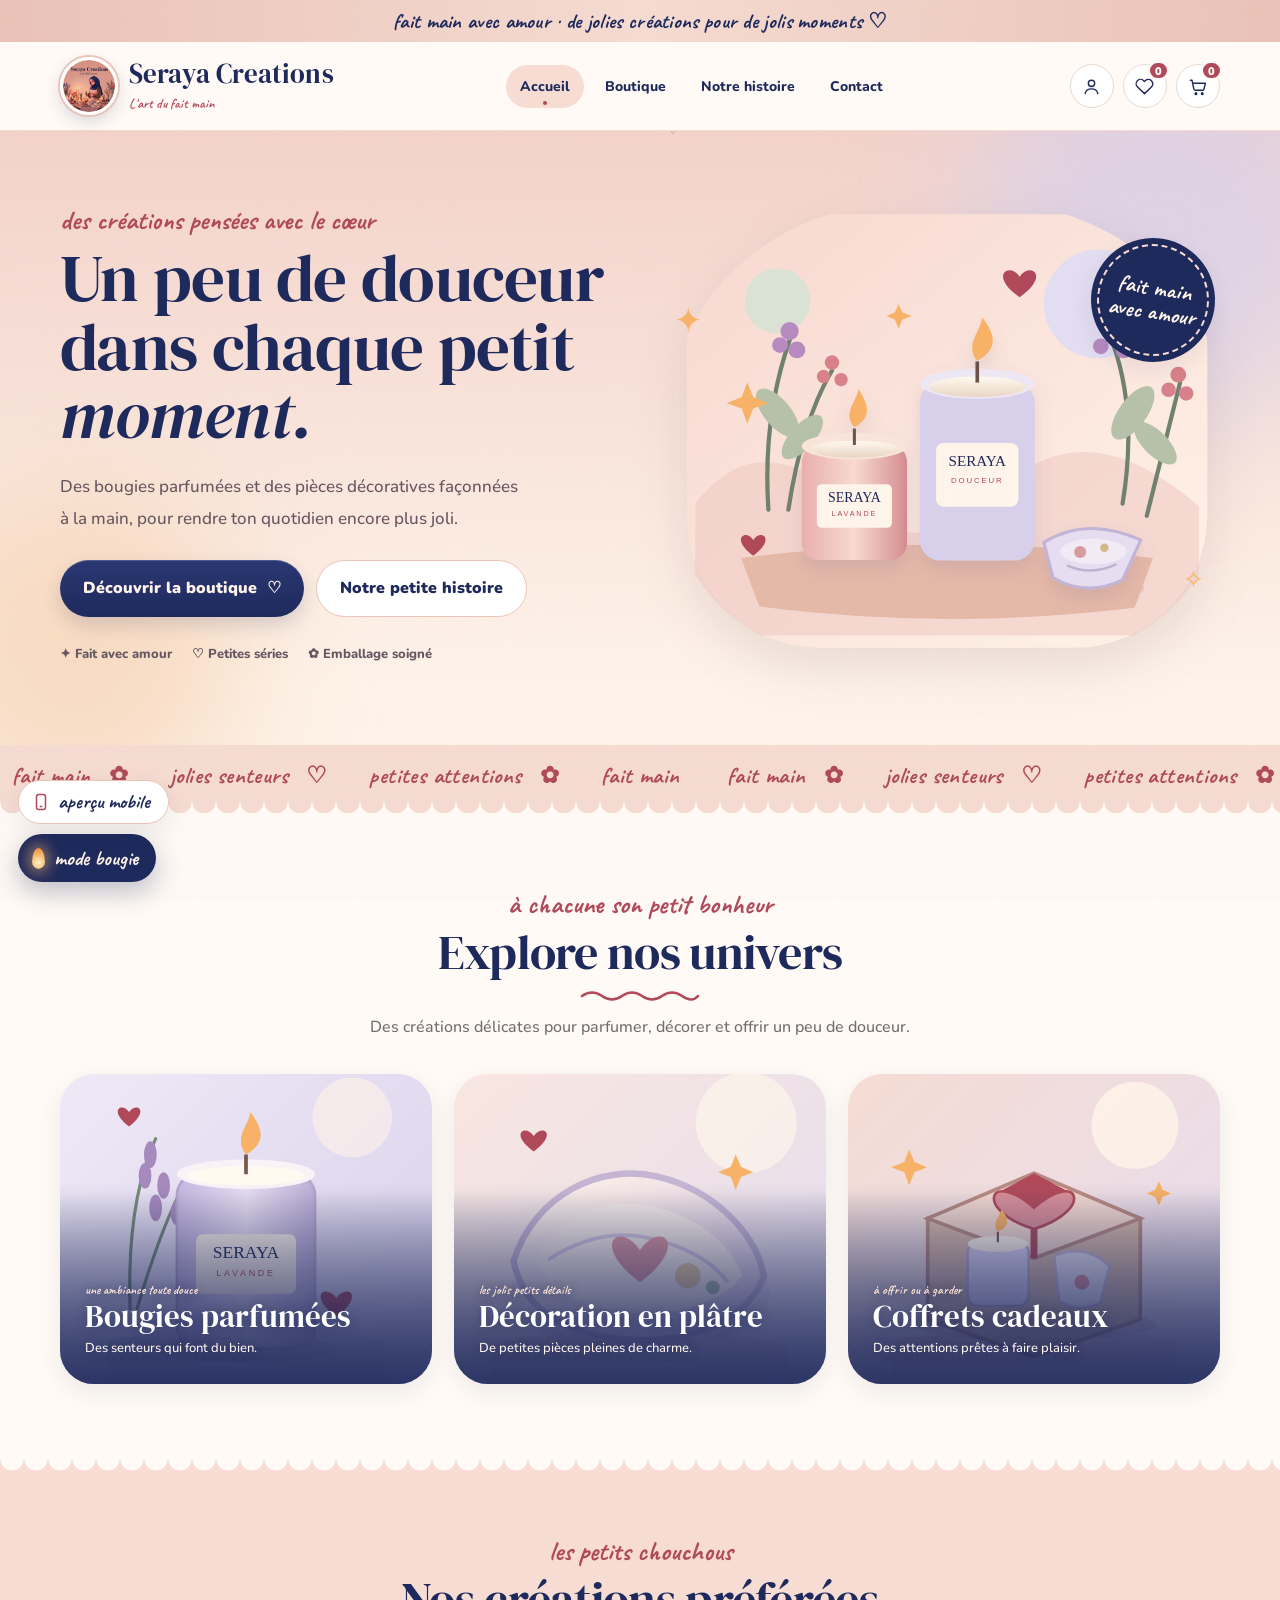
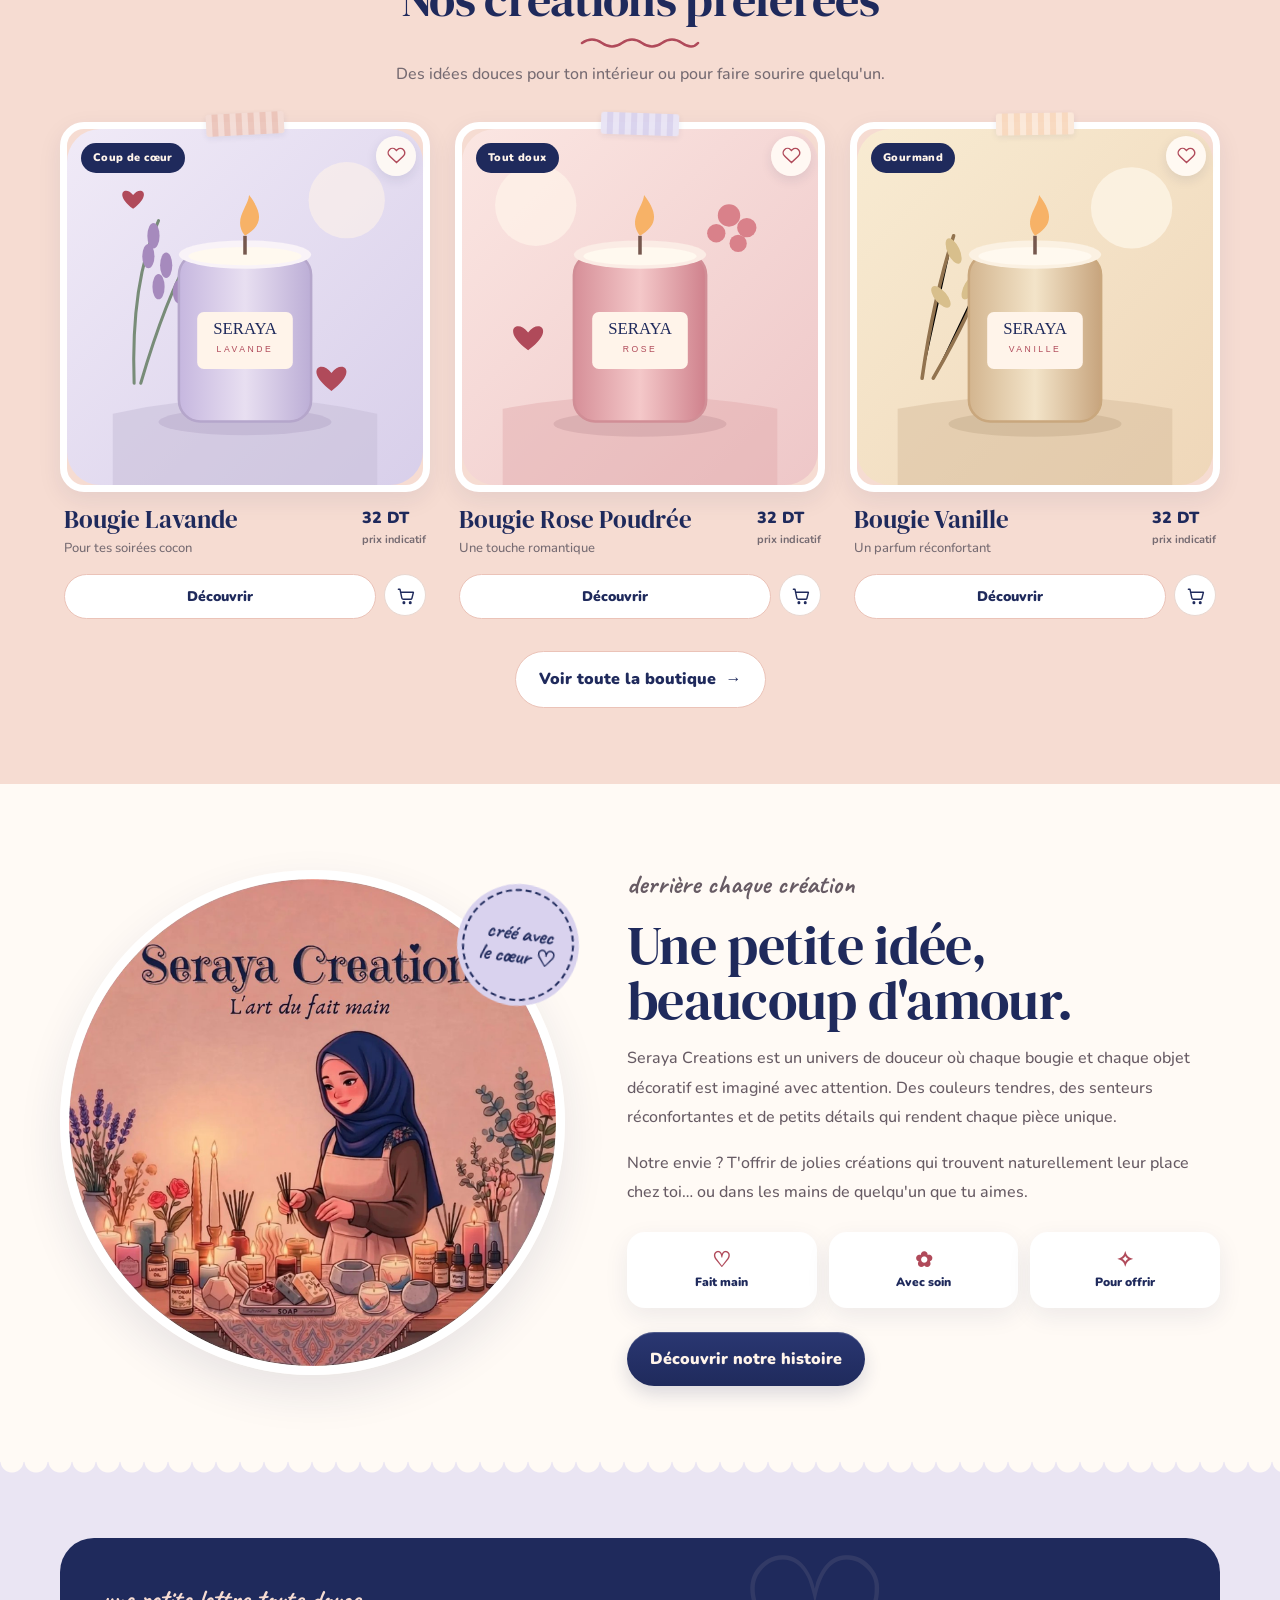
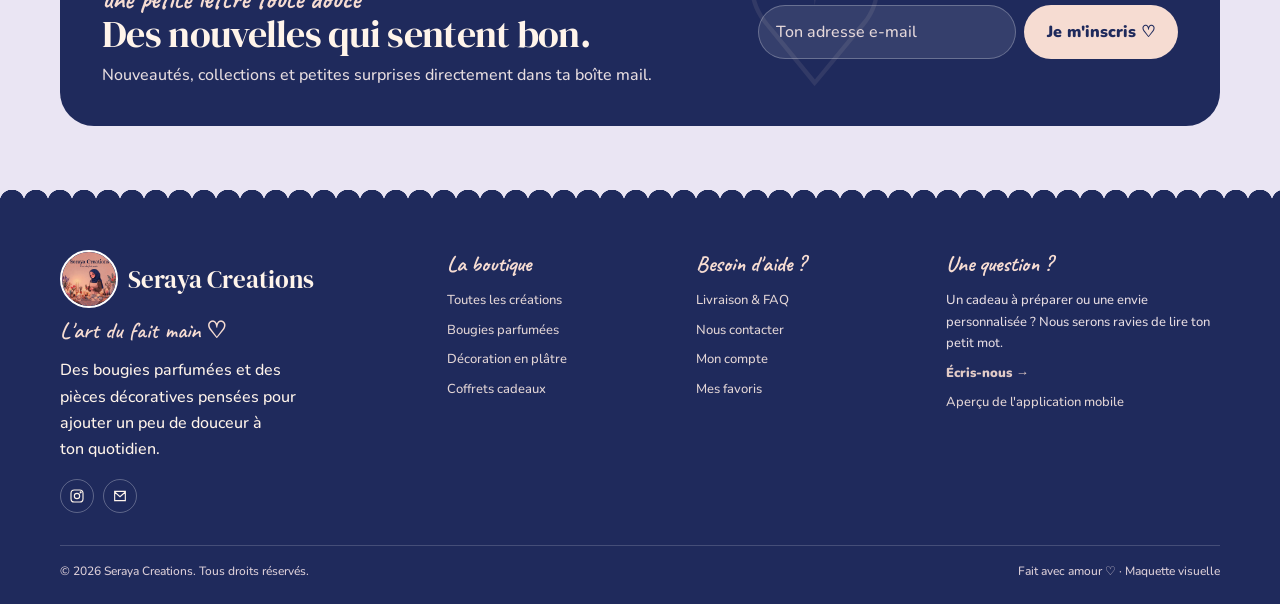
==== index.html @ 32ba9f92 "Initial commit: Seraya Creations e-commerce web storefront" ====
<!doctype html><html lang="fr"><head><meta charset="utf-8"><meta name="viewport" content="width=device-width, initial-scale=1"><meta name="theme-color" content="#FFF4EA"><meta name="description" content="Seraya Creations — bougies parfumées et créations décoratives faites à la main."><title>Accueil | Seraya Creations</title><link rel="stylesheet" href="styles.css"><script defer src="app.js"></script></head><body data-page="home"><div id="header-mount"><div class="announcement">fait main avec amour · de jolies créations pour de jolis moments ♡</div><header class="site-header"><div class="container nav-wrap"><a class="brand" href="index.html"><img src="assets/logo-seraya.png" alt="Logo Seraya Creations"><span><span class="brand-name">Seraya Creations</span><span class="brand-tag">L'art du fait main</span></span></a><nav class="main-nav" aria-label="Navigation principale"><a href="index.html" data-nav="home">Accueil</a><a href="boutique.html" data-nav="shop">Boutique</a><a href="histoire.html" data-nav="story">Notre histoire</a><a href="contact.html" data-nav="contact">Contact</a></nav><div class="nav-actions"><a class="icon-link" href="favoris.html" aria-label="Mes favoris"><svg viewBox="0 0 24 24"><path d="M20.8 4.6a5.5 5.5 0 0 0-7.8 0L12 5.7l-1.1-1.1a5.5 5.5 0 0 0-7.8 7.8l1.1 1.1L12 21l7.8-7.5 1.1-1.1a5.5 5.5 0 0 0-.1-7.8Z"/></svg><span class="count" data-favorite-count>0</span></a><a class="icon-link" href="panier.html" aria-label="Mon panier"><svg viewBox="0 0 24 24"><path d="M3 4h2l2.4 11.2a2 2 0 0 0 2 1.6h8.8a2 2 0 0 0 2-1.6L22 8H6"/><circle cx="10" cy="21" r="1"/><circle cx="18" cy="21" r="1"/></svg><span class="count" data-cart-count>0</span></a><button class="menu-toggle" type="button" aria-label="Ouvrir le menu" aria-expanded="false" data-menu-toggle><svg viewBox="0 0 24 24"><path d="M4 7h16M4 12h16M4 17h16"/></svg></button></div></div><nav class="mobile-nav" data-mobile-nav aria-label="Navigation mobile"><a href="index.html">Accueil</a><a href="boutique.html">Boutique</a><a href="histoire.html">Notre histoire</a><a href="contact.html">Contact</a><a href="livraison.html">Livraison & FAQ</a><a href="app.html">Aperçu application</a></nav></header></div><main>
<section class="hero">
 <div class="container hero-grid">
  <div class="hero-copy">
   <p class="eyebrow">des créations pensées avec le cœur</p>
   <h1 class="display">Un peu de douceur<br>dans chaque petit<br><em>moment.</em></h1>
   <p class="lead">Des bougies parfumées et des pièces décoratives façonnées à la main, pour rendre ton quotidien encore plus joli.</p>
   <div class="hero-actions"><a class="btn" href="boutique.html">Découvrir la boutique <span>♡</span></a><a class="btn btn-secondary" href="histoire.html">Notre petite histoire</a></div>
   <div class="trust-row"><span>✦ Fait avec amour</span><span>♡ Petites séries</span><span>✿ Emballage soigné</span></div>
  </div>
  <div class="hero-art"><img src="assets/products/hero-atelier.svg" alt="Bougies parfumées et décorations artisanales Seraya"><div class="floating-note">fait main<br>avec amour</div><span class="hero-spark one">✦</span><span class="hero-spark two">✧</span></div>
 </div>
</section>
<div class="promise-strip">fait main <span>✿</span> jolies senteurs <span>♡</span> petites attentions <span>✿</span> fait main</div>
<section class="section">
 <div class="container">
  <div class="section-title"><p class="eyebrow center">à chacune son petit bonheur</p><h2 class="display display-sm">Explore nos univers</h2><p>Des créations délicates pour parfumer, décorer et offrir un peu de douceur.</p></div>
  <div class="collection-grid">
   <a class="collection-card" href="boutique.html?cat=bougies"><img src="assets/products/bougie-lavande.svg" alt="Bougie parfumée lavande"><div class="collection-copy"><p class="script-line">une ambiance toute douce</p><h3>Bougies parfumées</h3><p>Des senteurs qui font du bien.</p></div></a>
   <a class="collection-card" href="boutique.html?cat=decoration"><img src="assets/products/plateau-coquillage.svg" alt="Plateau décoratif en plâtre"><div class="collection-copy"><p class="script-line">les jolis petits détails</p><h3>Décoration en plâtre</h3><p>De petites pièces pleines de charme.</p></div></a>
   <a class="collection-card" href="boutique.html?cat=coffrets"><img src="assets/products/coffret-cocon.svg" alt="Coffret cadeau artisanal"><div class="collection-copy"><p class="script-line">à offrir ou à garder</p><h3>Coffrets cadeaux</h3><p>Des attentions prêtes à faire plaisir.</p></div></a>
  </div>
 </div>
</section>
<section class="section section-tint">
 <div class="container">
  <div class="section-title"><p class="eyebrow center">les petits chouchous</p><h2 class="display display-sm">Nos créations préférées</h2><p>Des idées douces pour ton intérieur ou pour faire sourire quelqu'un.</p></div>
  <div class="product-grid" data-products="featured"></div>
  <div class="center" style="margin-top:32px"><a class="btn btn-secondary" href="boutique.html">Voir toute la boutique <span>→</span></a></div>
 </div>
</section>
<section class="section">
 <div class="container split-feature">
  <div class="feature-art"><img src="assets/logo-seraya.png" alt="Illustration de l'univers Seraya Creations"><div class="feature-sticker">créé avec<br>le cœur ♡</div></div>
  <div class="feature-copy"><p class="eyebrow">derrière chaque création</p><h2 class="display">Une petite idée, beaucoup d'amour.</h2><p>Seraya Creations est un univers de douceur où chaque bougie et chaque objet décoratif est imaginé avec attention. Des couleurs tendres, des senteurs réconfortantes et de petits détails qui rendent chaque pièce unique.</p><p>Notre envie ? T'offrir de jolies créations qui trouvent naturellement leur place chez toi… ou dans les mains de quelqu'un que tu aimes.</p><div class="feature-points"><div class="feature-point"><b>♡</b>Fait main</div><div class="feature-point"><b>✿</b>Avec soin</div><div class="feature-point"><b>✧</b>Pour offrir</div></div><a class="btn" href="histoire.html">Découvrir notre histoire</a></div>
 </div>
</section>
<section class="section section-lavender">
 <div class="container"><div class="newsletter"><div><p class="eyebrow" style="color:#F6DCD2">une petite lettre toute douce</p><h2 class="display">Des nouvelles qui sentent bon.</h2><p>Nouveautés, collections et petites surprises directement dans ta boîte mail.</p></div><form class="newsletter-form" data-demo-form><input type="email" placeholder="Ton adresse e-mail" required aria-label="Ton adresse e-mail"><button class="btn" type="submit">Je m'inscris ♡</button></form></div></div>
</section>
</main><div id="footer-mount"><footer class="site-footer"><div class="container"><div class="footer-grid"><div><div class="footer-brand"><img src="assets/logo-seraya.png" alt=""><strong>Seraya Creations</strong></div><div class="footer-script">L'art du fait main ♡</div><p style="max-width:260px;margin-top:12px">Des bougies parfumées et des pièces décoratives pensées pour ajouter un peu de douceur à ton quotidien.</p><div class="social-row"><a href="contact.html" aria-label="Instagram"><svg viewBox="0 0 24 24"><rect x="3" y="3" width="18" height="18" rx="5"/><circle cx="12" cy="12" r="4"/><circle cx="17.5" cy="6.5" r=".8"/></svg></a><a href="contact.html" aria-label="Contact"><svg viewBox="0 0 24 24"><path d="M4 5h16v14H4zM4 6l8 7 8-7"/></svg></a></div></div><div class="footer-col"><h3>La boutique</h3><a href="boutique.html">Toutes les créations</a><a href="boutique.html?cat=bougies">Bougies parfumées</a><a href="boutique.html?cat=decoration">Décoration en plâtre</a><a href="boutique.html?cat=coffrets">Coffrets cadeaux</a></div><div class="footer-col"><h3>Besoin d'aide ?</h3><a href="livraison.html">Livraison & FAQ</a><a href="contact.html">Nous contacter</a><a href="compte.html">Mon compte</a><a href="favoris.html">Mes favoris</a></div><div class="footer-col"><h3>Une question ?</h3><p>Un cadeau à préparer ou une envie personnalisée ? Nous serons ravies de lire ton petit mot.</p><a href="contact.html" style="font-weight:900;color:#F6DCD2">Écris-nous →</a><a href="app.html">Aperçu de l'application mobile</a></div></div><div class="footer-bottom"><span>© <span data-year></span> Seraya Creations. Tous droits réservés.</span><span>Fait avec amour ♡ · Maquette visuelle</span></div></div></footer><div class="toast" role="status" aria-live="polite" data-toast></div></div></body></html>
---- styles.css ----
@import url('https://fonts.googleapis.com/css2?family=Caveat:wght@500;600;700&family=DM+Serif+Display:ital@0;1&family=Nunito:wght@400;500;600;700;800;900&display=swap');

:root{
  --navy:#1F2A5C;--cream:#FFF4EA;--cream-2:#FFFAF5;--pink:#F6DCD2;--pink-2:#EBC3B8;
  --rose:#B04A5A;--lavender:#D9D2EE;--lavender-deep:#BEB0D5;--sage:#DCE5DA;
  --apricot:#F8D9BE;--gold:#F7B267;--ink:#342F43;--muted:#766B72;--line:#E9D8D1;
  --white:#fff;--shadow:0 18px 44px rgba(31,42,92,.10);--shadow-soft:0 8px 24px rgba(31,42,92,.08);
  --radius:24px;--radius-lg:34px;--serif:'DM Serif Display',Georgia,serif;--sans:'Nunito',Arial,sans-serif;--script:'Caveat','Comic Sans MS',cursive;
}
*{box-sizing:border-box}
html{scroll-behavior:smooth}
body{margin:0;background:var(--cream-2);color:var(--navy);font:500 16px/1.65 var(--sans);-webkit-font-smoothing:antialiased}
img{display:block;max-width:100%}a{color:inherit;text-decoration:none}button,input,textarea,select{font:inherit}button{cursor:pointer}button:focus-visible,a:focus-visible,input:focus-visible,textarea:focus-visible,select:focus-visible{outline:3px solid var(--gold);outline-offset:3px}
.container{width:min(1160px,calc(100% - 48px));margin-inline:auto}.narrow{width:min(780px,calc(100% - 48px));margin-inline:auto}
.announcement{background:linear-gradient(90deg,var(--pink-2),var(--pink),var(--pink-2));color:var(--navy);text-align:center;padding:8px 16px;font:700 21px/1.25 var(--script);letter-spacing:.3px}
.site-header{position:sticky;top:0;z-index:50;background:rgba(255,250,245,.94);backdrop-filter:blur(14px);border-bottom:1px solid rgba(235,195,184,.55)}
.nav-wrap{min-height:88px;display:flex;align-items:center;justify-content:space-between;gap:22px}
.brand{display:flex;align-items:center;gap:11px;min-width:max-content}.brand img{width:58px;height:58px;object-fit:cover;border-radius:50%;border:3px solid var(--white);box-shadow:0 4px 14px rgba(31,42,92,.15)}
.brand-name{font:400 27px/1 var(--serif);letter-spacing:.1px}.brand-tag{display:block;font:600 14px/1.2 var(--script);color:var(--rose);margin-top:4px}
.main-nav{display:flex;align-items:center;gap:7px}.main-nav a{padding:10px 14px;border-radius:999px;font-weight:800;font-size:14px;transition:.2s}.main-nav a:hover,.main-nav a.active{background:var(--pink);color:var(--navy)}
.nav-actions{display:flex;align-items:center;gap:9px}.icon-link,.menu-toggle{width:44px;height:44px;border:1px solid var(--line);border-radius:50%;display:grid;place-items:center;background:var(--white);color:var(--navy);position:relative;transition:.2s}.icon-link:hover,.menu-toggle:hover{background:var(--pink);transform:translateY(-2px)}.icon-link svg,.menu-toggle svg{width:19px;height:19px;stroke:currentColor;fill:none;stroke-width:1.8;stroke-linecap:round;stroke-linejoin:round}.count{position:absolute;top:-4px;right:-3px;min-width:19px;height:19px;padding:0 5px;border-radius:20px;background:var(--rose);color:white;font-size:11px;font-weight:900;display:grid;place-items:center;border:2px solid var(--cream-2)}
.menu-toggle{display:none}.mobile-nav{display:none;border-top:1px solid var(--line);padding:8px 24px 18px}.mobile-nav a{display:block;padding:11px 8px;border-radius:12px;font-weight:800}.mobile-nav a:hover{background:var(--pink)}
.btn{display:inline-flex;align-items:center;justify-content:center;gap:10px;border:0;border-radius:999px;padding:14px 23px;background:var(--navy);color:var(--cream);font-weight:900;box-shadow:0 8px 18px rgba(31,42,92,.13);transition:transform .2s,box-shadow .2s,background .2s}.btn:hover{transform:translateY(-2px);box-shadow:0 12px 24px rgba(31,42,92,.18);background:#29366e}.btn svg{width:18px;height:18px;stroke:currentColor;fill:none;stroke-width:2}.btn-secondary{background:var(--white);color:var(--navy);border:1.5px solid var(--pink-2);box-shadow:none}.btn-secondary:hover{background:var(--pink);box-shadow:none}.btn-rose{background:var(--rose);color:white}.btn-small{padding:10px 16px;font-size:14px}.btn-block{width:100%}
.eyebrow{font:700 27px/1.15 var(--script);color:var(--rose);margin:0 0 8px}.eyebrow.center{text-align:center}.display{font:400 clamp(38px,5.3vw,67px)/1.02 var(--serif);letter-spacing:-.7px;margin:0;color:var(--navy)}.display-sm{font-size:clamp(32px,4vw,48px)}.section-title{text-align:center;margin:0 auto 34px;max-width:760px}.section-title p:last-child{color:var(--muted);margin:13px auto 0;max-width:600px}.script-line{font:600 25px/1.2 var(--script);color:var(--rose)}.muted{color:var(--muted)}.small{font-size:13px}.center{text-align:center}
.hero{padding:56px 0 70px;background:linear-gradient(180deg,#F4D3CB 0%,#FFF4EA 90%);overflow:hidden;position:relative}.hero-grid{display:grid;grid-template-columns:1.02fr .98fr;gap:46px;align-items:center}.hero-copy{padding:18px 0 10px;position:relative;z-index:2}.hero-copy .display{max-width:600px}.hero-copy .lead{font-size:17px;line-height:1.85;max-width:520px;color:#665660;margin:22px 0 26px}.hero-actions{display:flex;gap:12px;flex-wrap:wrap}.hero-art{position:relative}.hero-art img{width:100%;max-height:570px;object-fit:contain;filter:drop-shadow(0 20px 25px rgba(72,45,56,.11));border-radius:44% 44% 35% 35%}.floating-note{position:absolute;right:1%;top:8%;width:112px;height:112px;border-radius:50%;background:var(--navy);color:var(--cream);display:grid;place-items:center;text-align:center;font:700 24px/1.05 var(--script);outline:2px dashed var(--pink);outline-offset:-8px;transform:rotate(9deg);box-shadow:var(--shadow-soft)}.hero-spark{position:absolute;color:var(--gold);font-size:34px}.hero-spark.one{left:0;top:20%}.hero-spark.two{right:3%;bottom:13%;font-size:25px}
.trust-row{display:flex;gap:20px;flex-wrap:wrap;margin-top:27px;color:#655863;font-size:13px;font-weight:800}.trust-row span{display:inline-flex;align-items:center;gap:7px}.trust-row svg{width:18px;height:18px;stroke:var(--rose);fill:none;stroke-width:2}
.promise-strip{background:var(--pink);padding:16px 0;color:var(--navy);text-align:center;font:700 23px/1.3 var(--script);letter-spacing:.4px}.promise-strip span{padding:0 12px;color:var(--rose)}
.section{padding:76px 0}.section-tint{background:var(--pink)}.section-lavender{background:#EAE5F3}.section-sage{background:#E8EEE5}.section-soft{background:#FFF4EA}.section-top{padding-top:52px}
.collection-grid{display:grid;grid-template-columns:repeat(3,1fr);gap:22px}.collection-card{position:relative;min-height:310px;border-radius:var(--radius-lg);overflow:hidden;padding:25px;display:flex;align-items:flex-end;box-shadow:var(--shadow-soft);isolation:isolate;transition:transform .25s}.collection-card:hover{transform:translateY(-5px)}.collection-card img{position:absolute;inset:0;width:100%;height:100%;object-fit:cover;z-index:-2;transition:transform .5s}.collection-card:hover img{transform:scale(1.045)}.collection-card:after{content:'';position:absolute;inset:35% 0 0;background:linear-gradient(transparent,rgba(31,42,92,.68));z-index:-1}.collection-copy{color:white}.collection-copy .script-line{color:#FFE7D9}.collection-copy h3{font:400 31px/1.05 var(--serif);margin:2px 0 5px}.collection-copy p{margin:0;font-size:13px;color:#fff6f0}
.product-grid{display:grid;grid-template-columns:repeat(3,minmax(0,1fr));gap:25px}.product-card{min-width:0;position:relative}.product-image{position:relative;overflow:hidden;border-radius:24px;background:var(--pink);aspect-ratio:1/1;border:7px solid white;box-shadow:var(--shadow-soft);display:block}.product-image img{width:100%;height:100%;object-fit:cover;transition:transform .4s}.product-card:hover .product-image img{transform:scale(1.045)}.product-badge{position:absolute;top:14px;left:14px;background:var(--navy);color:var(--cream);padding:6px 12px;border-radius:999px;font-size:11px;font-weight:900;letter-spacing:.4px}.favorite-btn{position:absolute;right:14px;top:14px;width:40px;height:40px;border-radius:50%;border:0;background:rgba(255,250,245,.94);display:grid;place-items:center;color:var(--rose);box-shadow:0 4px 12px rgba(31,42,92,.1)}.favorite-btn svg{width:19px;height:19px;stroke:currentColor;stroke-width:1.8;fill:none}.favorite-btn.is-favorite svg{fill:var(--rose)}.product-meta{display:flex;align-items:flex-start;justify-content:space-between;gap:12px;padding:13px 4px 2px}.product-title{font:400 25px/1.13 var(--serif);margin:0 0 5px}.product-sub{font-size:13px;color:var(--muted);margin:0}.product-price{font-weight:900;font-size:16px;white-space:nowrap}.product-price small{display:block;color:var(--muted);font-weight:700;font-size:11px;text-align:right}.product-actions{display:flex;gap:8px;margin:13px 4px 0}.product-actions .btn{flex:1}.product-actions .icon-link{flex:0 0 42px;width:42px;height:42px}
.split-feature{display:grid;grid-template-columns:.92fr 1.08fr;gap:62px;align-items:center}.feature-art{position:relative}.feature-art img{width:100%;border-radius:48% 48% 34px 34px;border:9px solid white;box-shadow:var(--shadow)}.feature-sticker{position:absolute;right:-20px;top:14px;width:102px;height:102px;border-radius:50%;background:var(--lavender);display:grid;place-items:center;text-align:center;font:700 23px/1.05 var(--script);transform:rotate(8deg);outline:2px dashed var(--navy);outline-offset:-7px}.feature-copy .display{font-size:clamp(36px,4.5vw,54px)}.feature-copy p{color:#675B64;line-height:1.85}.feature-points{display:grid;grid-template-columns:repeat(3,1fr);gap:12px;margin:24px 0}.feature-point{background:var(--white);padding:15px 10px;border-radius:18px;text-align:center;font-size:12px;font-weight:900;box-shadow:var(--shadow-soft)}.feature-point b{display:block;font:700 21px var(--script);color:var(--rose)}
.newsletter{background:var(--navy);color:var(--cream);border-radius:var(--radius-lg);padding:38px 42px;display:flex;align-items:center;justify-content:space-between;gap:30px;position:relative;overflow:hidden}.newsletter:after{content:'♡';position:absolute;right:28%;top:-38px;font:180px var(--serif);color:rgba(246,220,210,.09)}.newsletter .display{color:var(--cream);font-size:38px}.newsletter p{color:#E7DDE0;margin:8px 0 0}.newsletter-form{display:flex;gap:8px;min-width:min(420px,45%);position:relative;z-index:1}.newsletter-form input{min-width:0;flex:1;border:1px solid rgba(255,255,255,.26);background:rgba(255,255,255,.1);border-radius:999px;padding:13px 17px;color:white;outline:none}.newsletter-form input::placeholder{color:#E5D8DA}.newsletter-form .btn{background:var(--pink);color:var(--navy);box-shadow:none}
.page-hero{padding:46px 0 42px;background:linear-gradient(180deg,#F5D8D0,#FFF4EA);text-align:center}.breadcrumbs{font-size:13px;color:#8B7277;margin-bottom:13px}.breadcrumbs a:hover{color:var(--rose)}.page-hero .display{font-size:clamp(38px,5vw,58px)}.page-hero p{max-width:640px;margin:15px auto 0;color:var(--muted)}
.shop-toolbar{display:flex;align-items:center;justify-content:space-between;gap:16px;flex-wrap:wrap;margin-bottom:28px}.filter-pills{display:flex;gap:8px;flex-wrap:wrap}.filter-pill{border:1px solid var(--line);background:white;padding:9px 16px;border-radius:99px;font-weight:900;color:var(--navy);font-size:13px}.filter-pill.active,.filter-pill:hover{background:var(--navy);color:var(--cream);border-color:var(--navy)}.sort-select{border:1px solid var(--line);background:white;border-radius:999px;padding:10px 38px 10px 15px;color:var(--navy);font-weight:800}
.product-layout{display:grid;grid-template-columns:1fr 1fr;gap:55px;align-items:start;padding:44px 0 60px}.product-visual{position:relative}.product-main-image{position:relative;border:9px solid white;border-radius:220px 220px 30px 30px;overflow:hidden;box-shadow:var(--shadow);background:var(--lavender)}.product-main-image img{width:100%;aspect-ratio:1/1.12;object-fit:cover}.product-made-badge{position:absolute;right:-12px;top:42px;width:104px;height:104px;border-radius:50%;background:var(--navy);color:var(--cream);display:grid;place-items:center;text-align:center;font:700 25px/1 var(--script);outline:2px dashed var(--pink);outline-offset:-7px;transform:rotate(9deg)}.thumb-row{display:flex;gap:12px;justify-content:center;margin-top:20px}.thumb{width:92px;height:92px;border-radius:18px;border:4px solid white;overflow:hidden;background:var(--pink);box-shadow:var(--shadow-soft);cursor:pointer}.thumb img{width:100%;height:100%;object-fit:cover}.product-info{background:white;border:1px solid #F0E1DB;border-radius:30px;padding:35px;box-shadow:var(--shadow-soft)}.product-kicker{display:flex;align-items:center;gap:10px;flex-wrap:wrap}.tag{display:inline-flex;padding:6px 12px;border-radius:99px;background:var(--lavender);font-size:12px;font-weight:900}.product-info h1{font:400 clamp(42px,5vw,58px)/1.02 var(--serif);margin:13px 0 4px}.product-tagline{font:600 25px/1.2 var(--script);color:var(--rose)}.price-large{display:inline-block;background:var(--rose);color:white;font-weight:900;padding:8px 20px;border-radius:999px;margin:18px 0 10px;font-size:21px}.product-description{color:#6D6168;line-height:1.85}.option-label{font:700 22px/1.2 var(--script);margin:20px 0 8px}.choice-row{display:flex;gap:9px;flex-wrap:wrap}.choice{border:1.5px solid var(--line);border-radius:999px;background:white;padding:9px 13px;font-weight:800;font-size:13px;color:var(--navy)}.choice.selected,.choice:hover{border-color:var(--navy);background:var(--navy);color:white}.choice .dot{display:inline-block;width:11px;height:11px;border-radius:50%;vertical-align:-1px;margin-right:5px;border:1px solid rgba(0,0,0,.08)}.gift-note{margin:21px 0;background:var(--cream);border:1.5px dashed var(--pink-2);border-radius:18px;padding:14px 17px}.gift-note label{display:block;font:700 21px var(--script);margin-bottom:5px}.gift-note input{width:100%;border:0;background:transparent;outline:0;color:var(--navy)}.buy-row{display:flex;gap:10px;align-items:center;margin-top:20px}.quantity{display:flex;align-items:center;border-radius:99px;background:var(--pink);height:48px}.quantity button{border:0;background:transparent;width:38px;height:48px;font-size:23px;color:var(--navy)}.quantity span{min-width:22px;text-align:center;font-weight:900}.buy-row .btn{flex:1;min-height:48px}.product-benefits{display:flex;gap:12px;flex-wrap:wrap;margin-top:22px}.benefit{display:flex;align-items:center;gap:8px;font-size:12px;font-weight:900}.benefit-icon{width:34px;height:34px;border-radius:50%;background:var(--pink);display:grid;place-items:center;color:var(--rose)}.benefit-icon svg{width:17px;height:17px;stroke:currentColor;fill:none;stroke-width:1.8}
.details-grid{display:grid;grid-template-columns:repeat(3,1fr);gap:18px}.detail-card{padding:24px;border-radius:22px;box-shadow:var(--shadow-soft)}.detail-card:nth-child(1){background:var(--lavender)}.detail-card:nth-child(2){background:var(--apricot)}.detail-card:nth-child(3){background:var(--sage)}.detail-card h3{font:700 26px var(--script);margin:0 0 7px}.detail-card p{font-size:14px;margin:0;color:#554D58}
.cart-layout{display:grid;grid-template-columns:1.4fr .8fr;gap:30px;align-items:start}.cart-panel,.summary-panel,.form-panel{background:white;border:1px solid #F0E1DB;border-radius:26px;padding:25px;box-shadow:var(--shadow-soft)}.cart-item{display:grid;grid-template-columns:110px 1fr auto;gap:17px;align-items:center;padding:14px 0;border-bottom:1px solid var(--line)}.cart-item:last-child{border:0}.cart-item img{width:110px;height:110px;object-fit:cover;border-radius:17px}.cart-item h3{font:400 23px/1.15 var(--serif);margin:0 0 4px}.cart-item p{font-size:12px;color:var(--muted);margin:0 0 8px}.cart-item .quantity{height:36px}.cart-item .quantity button{height:36px;width:31px}.cart-item .quantity span{min-width:20px;font-size:13px}.remove-link{border:0;background:none;color:var(--rose);font-weight:900;font-size:12px;text-decoration:underline;margin-top:8px;padding:0}.summary-panel h2,.form-panel h2{font:400 29px var(--serif);margin:0 0 16px}.summary-line{display:flex;justify-content:space-between;gap:12px;margin:12px 0;color:#6A5F67}.summary-line.total{border-top:1px solid var(--line);padding-top:15px;margin-top:17px;color:var(--navy);font-weight:900;font-size:19px}.summary-note{font-size:12px;color:var(--muted);margin:12px 0 20px}.empty-state{text-align:center;padding:45px 20px}.empty-state img{width:190px;margin:0 auto 18px}.empty-state h2{font:400 32px var(--serif);margin:0 0 6px}.empty-state p{color:var(--muted);margin:0 0 20px}
.form-grid{display:grid;grid-template-columns:1fr 1fr;gap:16px}.field{display:flex;flex-direction:column;gap:6px}.field.full{grid-column:1/-1}.field label{font-weight:900;font-size:13px}.field input,.field textarea,.field select{border:1px solid var(--line);border-radius:13px;background:#FFFCF9;padding:12px 14px;color:var(--navy);outline:none}.field textarea{min-height:125px;resize:vertical}.field input:focus,.field textarea:focus,.field select:focus{border-color:var(--rose);box-shadow:0 0 0 3px rgba(176,74,90,.09)}.form-layout{display:grid;grid-template-columns:1.15fr .85fr;gap:25px;align-items:start}.radio-card{display:flex;align-items:center;gap:10px;border:1px solid var(--line);border-radius:14px;padding:13px;margin:9px 0}.radio-card input{accent-color:var(--rose)}.step-row{display:flex;gap:9px;justify-content:center;margin:0 0 25px}.step{padding:8px 15px;border-radius:99px;background:#F2EBF0;color:#85777F;font-weight:900;font-size:12px}.step.active{background:var(--navy);color:white}
.info-cards{display:grid;grid-template-columns:repeat(3,1fr);gap:16px}.info-card{background:white;padding:22px;border-radius:21px;box-shadow:var(--shadow-soft);border:1px solid #F0E1DB}.info-card .round-icon{width:46px;height:46px;border-radius:50%;display:grid;place-items:center;background:var(--pink);color:var(--rose);margin-bottom:12px}.round-icon svg{width:21px;height:21px;stroke:currentColor;fill:none;stroke-width:1.8}.info-card h3{font:400 23px var(--serif);margin:0 0 5px}.info-card p{font-size:13px;color:var(--muted);margin:0}
.story-hero{display:grid;grid-template-columns:.9fr 1.1fr;gap:55px;align-items:center}.story-hero img{width:100%;max-height:500px;object-fit:cover;border-radius:38px;border:8px solid white;box-shadow:var(--shadow)}.story-hero p{color:#675B64;line-height:1.9}.values-grid{display:grid;grid-template-columns:repeat(3,1fr);gap:18px}.value-card{padding:24px;border-radius:24px;text-align:center;background:white;box-shadow:var(--shadow-soft)}.value-card .value-icon{font-size:32px;margin-bottom:10px}.value-card h3{font:400 24px var(--serif);margin:0 0 6px}.value-card p{font-size:13px;color:var(--muted);margin:0}
.faq-list{max-width:850px;margin:auto}.faq-item{background:white;border:1px solid var(--line);border-radius:16px;margin:10px 0;overflow:hidden}.faq-item summary{cursor:pointer;padding:16px 20px;font-weight:900;list-style:none;display:flex;justify-content:space-between;gap:12px}.faq-item summary::-webkit-details-marker{display:none}.faq-item summary:after{content:'+';color:var(--rose);font-size:21px}.faq-item[open] summary:after{content:'−'}.faq-item p{padding:0 20px 18px;margin:0;color:var(--muted);font-size:14px}
.site-footer{background:var(--navy);color:var(--cream);padding:48px 0 22px;margin-top:0}.footer-grid{display:grid;grid-template-columns:1.3fr .8fr .8fr 1fr;gap:30px}.footer-brand{display:flex;align-items:center;gap:10px}.footer-brand img{width:58px;height:58px;border-radius:50%;border:2px solid white;object-fit:cover}.footer-brand strong{font:400 25px var(--serif)}.footer-script{font:600 23px var(--script);color:var(--pink);margin-top:8px}.footer-col h3{font:700 22px var(--script);color:var(--pink);margin:0 0 12px}.footer-col a{display:block;color:#F8E8E3;font-size:13px;margin:8px 0;opacity:.9}.footer-col a:hover{opacity:1;text-decoration:underline}.footer-col p{font-size:13px;color:#E6DCE2;margin:0}.footer-bottom{border-top:1px solid rgba(255,255,255,.17);margin-top:32px;padding-top:16px;display:flex;justify-content:space-between;gap:15px;flex-wrap:wrap;color:#DCCFD8;font-size:12px}.social-row{display:flex;gap:9px;margin-top:14px}.social-row a{width:34px;height:34px;border:1px solid rgba(255,255,255,.28);border-radius:50%;display:grid;place-items:center}.social-row svg{width:16px;height:16px;stroke:var(--cream);fill:none;stroke-width:1.7}
.toast{position:fixed;right:22px;bottom:22px;z-index:90;background:var(--navy);color:white;padding:13px 18px;border-radius:15px;box-shadow:var(--shadow);font-weight:900;font-size:13px;opacity:0;transform:translateY(15px);pointer-events:none;transition:.25s}.toast.show{opacity:1;transform:translateY(0)}
.app-preview{max-width:420px;margin:auto;background:#FFF9F4;border:9px solid #22243D;border-radius:40px;overflow:hidden;box-shadow:0 25px 65px rgba(31,42,92,.2);min-height:740px;position:relative}.app-top{padding:22px 20px 12px;display:flex;justify-content:space-between;align-items:center}.app-top .brand img{width:42px;height:42px}.app-top .brand-name{font-size:20px}.app-screen{padding:0 17px 85px}.app-hero{background:linear-gradient(145deg,#F3D1C8,#FFF1E8);border-radius:25px;padding:20px;display:grid;grid-template-columns:1fr .9fr;align-items:center;gap:5px;overflow:hidden}.app-hero h2{font:400 27px/1.04 var(--serif);margin:0}.app-hero p{font-size:11px;color:#766B72}.app-hero img{width:100%;border-radius:30px}.app-icons{display:grid;grid-template-columns:repeat(3,1fr);gap:8px;margin:18px 0}.app-icon{padding:12px 5px;border-radius:17px;text-align:center;background:white;box-shadow:var(--shadow-soft);font-size:11px;font-weight:900}.app-icon span{display:block;font-size:22px;margin-bottom:4px}.app-products{display:grid;grid-template-columns:1fr 1fr;gap:12px}.app-product{background:white;border-radius:17px;padding:8px;box-shadow:var(--shadow-soft)}.app-product img{width:100%;border-radius:12px}.app-product strong{font:400 16px var(--serif);display:block;margin-top:5px}.app-product small{color:var(--muted)}.app-bottom{position:absolute;bottom:0;left:0;right:0;background:rgba(255,255,255,.95);border-top:1px solid var(--line);padding:12px 9px 16px;display:flex;justify-content:space-around}.app-bottom a{text-align:center;font-size:10px;font-weight:900;color:var(--muted)}.app-bottom a span{display:block;font-size:19px}.app-bottom a.active{color:var(--rose)}
@media(max-width:980px){.main-nav{display:none}.menu-toggle{display:grid}.mobile-nav.open{display:block}.nav-wrap{min-height:78px}.hero-grid{gap:25px}.product-grid{grid-template-columns:repeat(2,minmax(0,1fr))}.footer-grid{grid-template-columns:1.2fr 1fr 1fr}.footer-grid .footer-col:last-child{grid-column:2/4}.product-layout{gap:30px}.product-info{padding:27px}.collection-card{min-height:270px}}
@media(max-width:700px){.container,.narrow{width:min(100% - 30px,560px)}.announcement{font-size:18px}.brand img{width:49px;height:49px}.brand-name{font-size:23px}.nav-wrap{min-height:70px;gap:10px}.nav-actions{gap:6px}.icon-link,.menu-toggle{width:39px;height:39px}.hero{padding:35px 0 48px}.hero-grid{grid-template-columns:1fr;gap:12px}.hero-copy{padding:0}.hero-copy .display{font-size:45px;max-width:540px}.hero-copy .lead{font-size:15px;margin:16px 0 20px}.hero-art{max-width:500px;margin:0 auto}.hero-art img{max-height:370px}.floating-note{width:88px;height:88px;font-size:21px}.trust-row{gap:12px;font-size:11px}.promise-strip{font-size:19px}.section{padding:56px 0}.collection-grid{grid-template-columns:1fr;gap:15px}.collection-card{min-height:265px}.product-grid{grid-template-columns:repeat(2,minmax(0,1fr));gap:17px 12px}.product-image{border-width:5px;border-radius:19px}.product-title{font-size:20px}.product-price{font-size:14px}.product-sub{font-size:11px}.product-actions{margin-top:9px}.product-actions .btn{padding:10px 9px;font-size:11px}.product-actions .icon-link{width:38px;height:38px;flex-basis:38px}.favorite-btn{width:35px;height:35px;top:10px;right:10px}.product-badge{top:10px;left:10px;font-size:9px;padding:5px 8px}.split-feature,.story-hero{grid-template-columns:1fr;gap:28px}.feature-art{max-width:440px;margin:auto}.feature-points{gap:7px}.feature-point{font-size:10px;padding:12px 5px}.newsletter{padding:28px 23px;display:block}.newsletter .display{font-size:32px}.newsletter-form{min-width:0;margin-top:20px}.page-hero{padding:36px 0}.product-layout{grid-template-columns:1fr;gap:25px;padding:28px 0 45px}.product-main-image{border-radius:150px 150px 24px 24px}.product-info{padding:22px;border-radius:23px}.product-info h1{font-size:43px}.product-made-badge{width:85px;height:85px;font-size:21px;right:0;top:25px}.thumb{width:75px;height:75px}.details-grid{grid-template-columns:1fr;gap:12px}.cart-layout,.form-layout{grid-template-columns:1fr}.cart-panel,.summary-panel,.form-panel{padding:18px}.cart-item{grid-template-columns:78px 1fr auto;gap:10px}.cart-item img{width:78px;height:78px}.cart-item h3{font-size:18px}.cart-item .quantity button{width:26px}.cart-item .quantity span{min-width:16px}.cart-item .quantity button{font-size:18px}.cart-item .quantity{height:32px}.cart-item .quantity button{height:32px}.cart-item-price{font-size:13px}.form-grid{grid-template-columns:1fr}.field.full{grid-column:auto}.info-cards,.values-grid{grid-template-columns:1fr}.footer-grid{grid-template-columns:1fr 1fr;gap:22px}.footer-grid .footer-col:last-child{grid-column:auto}.footer-grid>div:first-child{grid-column:1/-1}.footer-bottom{font-size:11px}.step-row{gap:5px}.step{padding:7px 9px;font-size:10px}}
@media(max-width:390px){.brand-name{font-size:20px}.brand-tag{font-size:12px}.nav-actions{gap:4px}.icon-link,.menu-toggle{width:36px;height:36px}.hero-copy .display{font-size:40px}.product-grid{gap:15px 9px}.product-title{font-size:18px}.product-actions .btn{font-size:10px}.product-actions .icon-link{display:none}.cart-item{grid-template-columns:66px 1fr}.cart-item img{width:66px;height:66px}.cart-item-price{grid-column:2}.newsletter-form{flex-direction:column}.newsletter-form .btn{width:100%}}

/* ===== v2: finishing touches ===== */
::selection{background:var(--pink-2);color:var(--navy)}
body::before{content:"";position:fixed;inset:0;pointer-events:none;z-index:1;opacity:.045;mix-blend-mode:multiply;background:url("data:image/svg+xml;utf8,<svg xmlns='http://www.w3.org/2000/svg' width='160' height='160'><filter id='n'><feTurbulence type='fractalNoise' baseFrequency='.9' numOctaves='2'/></filter><rect width='100%' height='100%' filter='url(%23n)'/></svg>")}
img[src*="logo-seraya"]{border-radius:50%;object-fit:cover}
/* reveal on scroll */
.rv{opacity:0;transform:translateY(26px) scale(.98);transition:opacity .7s var(--d,0s),transform .8s cubic-bezier(.2,.8,.2,1) var(--d,0s)}
.rv.in{opacity:1;transform:none}
/* header */
.site-header{transition:box-shadow .3s}.site-header .nav-wrap{transition:min-height .3s}.site-header.scrolled{box-shadow:0 10px 30px rgba(31,42,92,.09)}.site-header.scrolled .nav-wrap{min-height:68px}
/* hero life */
.hero-art img{animation:bob 6s ease-in-out infinite}.floating-note{animation:wig 5s ease-in-out infinite}.hero-spark{animation:tw 2.4s ease-in-out infinite}.hero-spark.two{animation-delay:1.1s}
@keyframes bob{50%{transform:translateY(-10px)}}@keyframes wig{50%{transform:rotate(3deg) scale(1.04)}}@keyframes tw{50%{transform:scale(1.35) rotate(20deg);opacity:.6}}
.petal{position:absolute;top:-20px;z-index:1;pointer-events:none;color:var(--rose);opacity:.55;animation:drift var(--t,12s) linear var(--dl,0s) infinite}
@keyframes drift{0%{transform:translate(0,0) rotate(0)}50%{transform:translate(26px,260px) rotate(180deg)}100%{transform:translate(-14px,560px) rotate(360deg);opacity:0}}
/* marquee + scallops */
.promise-strip{overflow:hidden;position:relative;padding-bottom:22px}
.promise-strip::after{content:"";position:absolute;left:0;right:0;bottom:-1px;height:12px;background:radial-gradient(circle at 12px 0,transparent 11px,var(--cream-2) 12px) 0 0/24px 12px repeat-x}
.mq{display:flex;width:max-content;animation:mq 32s linear infinite}.mq span{padding-right:2.2rem;white-space:nowrap}@keyframes mq{to{transform:translateX(-50%)}}
.site-footer{position:relative}.site-footer::before{content:"";position:absolute;left:0;right:0;top:-12px;height:12px;background:radial-gradient(circle at 12px 12px,var(--navy) 12px,transparent 12.5px) 0 0/24px 12px repeat-x}
/* hand-drawn underline */
.section-title .display::after{content:"";display:block;width:120px;height:12px;margin:12px auto 0;background:url("data:image/svg+xml;utf8,<svg xmlns='http://www.w3.org/2000/svg' width='120' height='12' viewBox='0 0 120 12'><path d='M2 7Q12 0 22 7T42 7T62 7T82 7T102 7T118 7' fill='none' stroke='%23B04A5A' stroke-width='2.5' stroke-linecap='round'/></svg>") center/contain no-repeat}
/* cards: legibility, lift, washi tape */
.collection-card{position:relative;overflow:hidden}.collection-card::before{content:"";position:absolute;inset:auto 0 0 0;height:62%;background:linear-gradient(transparent,rgba(31,42,92,.8));z-index:1;pointer-events:none}.collection-copy{position:relative;z-index:2;text-shadow:0 1px 10px rgba(31,42,92,.5)}
.collection-card>img{transition:transform .9s cubic-bezier(.2,.8,.2,1)}.collection-card:hover>img{transform:scale(1.07) rotate(-1deg)}
[data-product-card]{position:relative;transition:transform .35s cubic-bezier(.2,.8,.2,1),box-shadow .35s}
[data-product-card]:hover{transform:translateY(-8px) rotate(-.6deg);box-shadow:0 26px 54px rgba(176,74,90,.18),0 0 0 6px rgba(248,217,190,.55)}
[data-product-card]::before{content:"";position:absolute;top:-9px;left:50%;width:78px;height:22px;margin-left:-39px;border-radius:3px;z-index:3;transform:rotate(-3deg);background:repeating-linear-gradient(90deg,rgba(255,255,255,.4) 0 6px,transparent 6px 12px),rgba(235,195,184,.92);box-shadow:0 2px 6px rgba(31,42,92,.08)}
[data-product-card]:nth-child(3n+2)::before{background:repeating-linear-gradient(90deg,rgba(255,255,255,.4) 0 6px,transparent 6px 12px),rgba(217,210,238,.95);transform:rotate(2deg)}
[data-product-card]:nth-child(3n)::before{background:repeating-linear-gradient(90deg,rgba(255,255,255,.4) 0 6px,transparent 6px 12px),rgba(248,217,190,.95);transform:rotate(-1deg)}
/* buttons */
.btn{position:relative;overflow:hidden}.btn::after{content:"";position:absolute;top:0;left:-70%;width:50%;height:100%;background:linear-gradient(100deg,transparent,rgba(255,255,255,.45),transparent);transform:skewX(-20deg);transition:left .6s}.btn:hover::after{left:130%}.btn:active{transform:scale(.96)}
/* hearts */
.fly,.burst{position:fixed;z-index:200;pointer-events:none;color:var(--rose);font-size:22px;line-height:1}
.burst{font-size:14px}.pop{animation:pop .45s}.bump{animation:pop .5s}@keyframes pop{40%{transform:scale(1.3)}}
/* candle mode */
.candle-btn{position:fixed;left:18px;bottom:18px;z-index:120;display:flex;align-items:center;gap:9px;height:48px;padding:0 18px 0 14px;border:0;border-radius:999px;background:var(--navy);color:var(--cream);font:700 21px/1 var(--script);box-shadow:0 10px 26px rgba(31,42,92,.28)}
.candle-btn[aria-pressed=true]{background:var(--gold);color:var(--navy)}
.flame{display:block;width:13px;height:21px;border-radius:50% 50% 50% 50%/65% 65% 35% 35%;background:radial-gradient(circle at 50% 70%,#FFF3C4 0,var(--gold) 55%,#E8833A 100%);box-shadow:0 0 14px 4px rgba(247,178,103,.55);transform-origin:50% 90%;animation:flick 1.3s ease-in-out infinite}
@keyframes flick{0%,100%{transform:rotate(-2deg)}30%{transform:scale(.92,1.08) rotate(2deg)}60%{transform:scale(1.04,.96) rotate(-1deg)}}
body::after{content:"";position:fixed;inset:0;pointer-events:none;z-index:100;opacity:0;transition:opacity .6s;background:radial-gradient(circle 300px at var(--mx,50%) var(--my,35%),rgba(255,226,170,.16) 0,rgba(255,196,120,.06) 55%,rgba(14,18,52,.78) 100%)}
html.candle body::after{opacity:1}
@media (hover:none){.candle-btn{display:none}}
@media (prefers-reduced-motion:reduce){*,*::before,*::after{animation:none!important;transition:none!important}.rv{opacity:1;transform:none}}

/* ===== v3: glow & polish ===== */
:root{--glow:rgba(247,178,103,.5);--ease:cubic-bezier(.2,.8,.2,1)}
html{scrollbar-color:var(--pink-2) var(--cream-2);accent-color:var(--rose)}
h1,h2,h3,.display,.lead,.section-title p{text-wrap:balance}
p{text-wrap:pretty}
.skip-link{position:fixed;left:16px;top:-64px;z-index:300;background:var(--navy);color:var(--cream);padding:10px 18px;border-radius:999px;font-weight:900;transition:top .25s}.skip-link:focus{top:14px}
/* wick: reading progress with a tiny flame */
.wick{position:fixed;left:0;top:0;width:100%;height:3px;z-index:60;pointer-events:none;transition:opacity .4s}
.wick i{display:block;height:100%;width:var(--p,0%);position:relative;background:linear-gradient(90deg,var(--pink-2),var(--rose));border-radius:0 3px 3px 0}
.wick i::after{content:"";position:absolute;right:-5px;top:-6px;width:10px;height:15px;border-radius:50% 50% 50% 50%/65% 65% 35% 35%;background:radial-gradient(circle at 50% 70%,#FFF3C4,var(--gold) 60%,#E8833A);box-shadow:0 0 12px 4px var(--glow);transform-origin:50% 90%;animation:flick 1.3s ease-in-out infinite}
/* hero: soft drifting light */
.hero-grid{position:relative;z-index:2}
.hero::before,.hero::after{content:"";position:absolute;border-radius:50%;filter:blur(64px);pointer-events:none;z-index:0;animation:blob 18s ease-in-out infinite alternate}
.hero::before{width:380px;height:380px;right:-70px;top:-90px;background:rgba(217,210,238,.75)}
.hero::after{width:330px;height:330px;left:-90px;bottom:-70px;background:rgba(248,217,190,.85);animation-delay:-8s}
@keyframes blob{to{transform:translate(44px,30px) scale(1.12)}}
.hero-art{transition:transform .35s ease-out}
/* brand */
.brand img{border:3px solid var(--white);box-shadow:0 0 0 2px var(--pink-2),0 6px 16px rgba(31,42,92,.18);transition:transform .45s var(--ease)}
.brand:hover img{transform:rotate(-7deg) scale(1.06)}
.main-nav a{position:relative}.main-nav a.active::after{content:"";position:absolute;left:50%;bottom:3px;width:4px;height:4px;margin-left:-2px;border-radius:50%;background:var(--rose)}
.footer-script,.floating-note,.feature-sticker{cursor:pointer}
/* buttons */
.btn{background:linear-gradient(180deg,#2A3772,var(--navy));box-shadow:0 8px 18px rgba(31,42,92,.16),inset 0 1px 0 rgba(255,255,255,.18)}
.btn-secondary{background:var(--white);box-shadow:none}
.btn-rose{background:linear-gradient(180deg,#C25A69,var(--rose))}
/* candle jars glow warmly when you linger on them */
.product-image::after{content:"";position:absolute;inset:0;pointer-events:none;background:radial-gradient(circle at 50% 38%,rgba(255,214,150,.6),transparent 62%);mix-blend-mode:soft-light;opacity:0;transition:opacity .6s}
.product-card:hover .product-image::after{opacity:1;animation:breathe 2.6s ease-in-out infinite}
@keyframes breathe{50%{opacity:.55}}
/* scalloped edges on tinted sections */
.section-tint,.section-lavender{position:relative}
.section-tint::before,.section-lavender::before{content:"";position:absolute;left:0;right:0;top:-1px;height:12px;background:radial-gradient(circle at 12px 0,var(--cream-2) 11px,transparent 12px) 0 0/24px 12px repeat-x}
/* the logo is now a clean circle */
.feature-art img{border-radius:50%;aspect-ratio:1}
.empty-state img{animation:bob 6s ease-in-out infinite}
/* stickers: text no longer clipped */
@media(min-width:701px){.floating-note{width:124px;height:124px;font-size:23px}.feature-sticker{width:122px;height:122px;font-size:22px;right:-14px}.product-made-badge{width:112px;height:112px;font-size:23px}}
@media(max-width:700px){.floating-note{width:100px;height:100px;font-size:19px}.feature-sticker{width:104px;height:104px;font-size:20px;right:-6px}.product-made-badge{width:92px;height:92px;font-size:20px}.product-info .buy-row{position:sticky;bottom:12px;z-index:30;padding:9px;border-radius:999px;background:rgba(255,250,245,.93);backdrop-filter:blur(10px);box-shadow:var(--shadow);border:1px solid var(--line)}}
/* toast + back to top */
.toast{z-index:210;border:1px solid rgba(255,255,255,.14)}
.to-top{position:fixed;right:18px;bottom:78px;z-index:119;width:46px;height:46px;border:0;border-radius:50%;background:var(--white);color:var(--navy);box-shadow:var(--shadow-soft);display:grid;place-items:center;opacity:0;transform:translateY(12px);pointer-events:none;transition:opacity .3s,transform .3s var(--ease),background .2s}
.to-top.show{opacity:1;transform:none;pointer-events:auto}.to-top:hover{background:var(--pink)}
.to-top svg{width:20px;height:20px;stroke:currentColor;fill:none;stroke-width:2;stroke-linecap:round;stroke-linejoin:round}
/* candle mode: the light can flicker */
body::after{background:radial-gradient(circle var(--cr,300px) at var(--mx,50%) var(--my,35%),rgba(255,226,170,.18) 0,rgba(255,196,120,.07) 55%,rgba(14,18,52,.78) 100%)}

/* ===== v4: app-style mobile ===== */
@property --ax{syntax:"<length>";inherits:true;initial-value:-200px}
.tabbar,.nav-account{display:none}
.shop-search{display:flex;align-items:center;gap:10px;height:50px;padding:0 18px;margin-bottom:16px;background:var(--white);border:1.5px solid var(--pink-2);border-radius:999px;box-shadow:var(--shadow-soft);transition:box-shadow .25s,border-color .25s}
.shop-search:focus-within{border-color:var(--rose);box-shadow:0 0 0 4px rgba(176,74,90,.12)}
.shop-search svg{width:20px;height:20px;flex:none;stroke:var(--rose);fill:none;stroke-width:2;stroke-linecap:round}
.shop-search input{flex:1;min-width:0;border:0;outline:0;background:none;color:var(--navy)}
.no-match{display:none!important}.shop-empty{text-align:center;color:var(--muted);padding:34px 0;font:600 24px/1.3 var(--script)}
/* phone preview (desktop) */
.emu-btn{position:fixed;left:18px;bottom:76px;z-index:120;display:flex;align-items:center;gap:8px;height:44px;padding:0 18px 0 13px;border:1.5px solid var(--pink-2);border-radius:999px;background:var(--white);color:var(--navy);font:700 20px/1 var(--script);box-shadow:var(--shadow-soft);transition:transform .2s,background .2s}.emu-btn:hover{background:var(--pink);transform:translateY(-2px)}
.emu-btn svg{width:18px;height:18px;stroke:var(--rose);fill:none;stroke-width:2;stroke-linecap:round;stroke-linejoin:round}
.emu{position:fixed;inset:0;z-index:400;display:flex;flex-direction:column;align-items:center;justify-content:center;gap:12px;background:rgba(31,42,92,.55);backdrop-filter:blur(8px);animation:fade .3s}
@keyframes fade{from{opacity:0}}
.phone{width:408px;height:min(820px,86vh);border:9px solid #22243D;border-radius:46px;overflow:hidden;background:var(--cream-2);box-shadow:0 30px 80px rgba(0,0,0,.35);display:flex;flex-direction:column;animation:rise .5s var(--ease)}
@keyframes rise{from{transform:translateY(40px) scale(.96);opacity:0}}
.phone-bar{height:34px;flex:none;display:flex;align-items:center;justify-content:space-between;padding:0 24px;font:800 13px var(--sans);color:var(--navy);background:var(--cream-2)}
.phone-bar i{width:24px;height:11px;border:1.5px solid var(--navy);border-radius:4px;position:relative}.phone-bar i::after{content:"";position:absolute;inset:1.5px 6px 1.5px 1.5px;background:var(--navy);border-radius:2px}
.phone iframe{flex:1;width:100%;border:0}
.emu p{margin:0;color:#fff;font:600 21px var(--script)}
.emu-x{position:absolute;top:18px;right:22px;width:44px;height:44px;border:0;border-radius:50%;background:var(--white);color:var(--navy);font-size:26px;line-height:1}
.in-app{scrollbar-width:none}.in-app ::-webkit-scrollbar{display:none}
@media(max-width:700px){
.announcement{display:none}.nav-actions{display:contents}.menu-toggle{order:1}.brand{order:2;margin:0 auto}.brand-tag{display:none}
.nav-actions .icon-link[href="favoris.html"],.nav-actions .icon-link[href="panier.html"]{display:none}
.nav-account{display:grid;order:3}
body{padding-bottom:96px}.emu-btn{display:none}
.candle-btn{bottom:90px;height:42px;font-size:18px}.to-top{bottom:150px}.toast{left:16px;right:16px;bottom:98px;text-align:center}
.filter-pills{flex-wrap:nowrap;overflow-x:auto;scrollbar-width:none;margin-inline:-15px;padding:2px 15px}.filter-pill{white-space:nowrap}
.shop-search{position:sticky;top:76px;z-index:20}
.cart-layout .summary-panel{position:sticky;bottom:90px;z-index:40;box-shadow:var(--shadow)}
.product-info .buy-row{bottom:90px}
.tabbar{display:flex;position:fixed;left:0;right:0;bottom:0;z-index:130;height:calc(72px + env(safe-area-inset-bottom,0px));padding:0 6px env(safe-area-inset-bottom,0px);filter:drop-shadow(0 -4px 14px rgba(31,42,92,.14));transition:--ax .38s var(--ease)}
.tabbar::before{content:"";position:absolute;inset:0;background:var(--rose);border-radius:30px 30px 0 0;-webkit-mask:radial-gradient(circle 35px at var(--ax) 14px,#0000 34px,#000 35px);mask:radial-gradient(circle 35px at var(--ax) 14px,#0000 34px,#000 35px)}
.tabbar a{position:relative;flex:1;height:72px;display:grid;place-items:center;color:var(--cream)}
.tabbar .ic{position:relative;width:60px;height:60px;border-radius:50%;display:grid;place-items:center;transition:transform .4s var(--ease),background .3s,color .3s}
.tabbar svg{width:25px;height:25px;stroke:currentColor;fill:none;stroke-width:1.8;stroke-linecap:round;stroke-linejoin:round}
.tabbar a.on .ic{background:var(--cream-2);color:var(--rose);transform:translateY(-22px);box-shadow:0 0 0 5px var(--cream-2),0 8px 18px rgba(31,42,92,.2);animation:popin .4s var(--ease)}
@keyframes popin{from{transform:translateY(-22px) scale(.5);opacity:.4}}
.tabbar .count{top:9px;right:9px;background:var(--cream-2);color:var(--rose);border-color:var(--rose)}.tabbar a.on .count{top:5px;right:5px;border-color:var(--cream-2);background:var(--rose);color:#fff}
}

/* ===== v5: own colours, smooth curve, account on desktop ===== */
.nav-account{display:grid}
.tabbar::before{display:none}
.tabbar .bg{position:absolute;left:0;top:0;width:100%;height:100%}
.tabbar .bg path{fill:var(--navy);stroke:rgba(246,220,210,.45);stroke-width:1.5}
.tabbar a{color:var(--pink)}
.tabbar .count{background:var(--rose);color:#fff;border-color:var(--navy)}
.tabbar a.on .ic{color:var(--rose)}

/* ===== v6: option rows follow their labels, smooth page transitions ===== */
[hidden]{display:none!important}
@keyframes pagein{from{opacity:0;transform:translateY(16px)}}
main,.site-footer{animation:pagein .55s var(--ease) backwards}
html.leaving main,html.leaving .site-footer{opacity:0;transform:translateY(-10px);transition:opacity .24s ease,transform .24s ease}
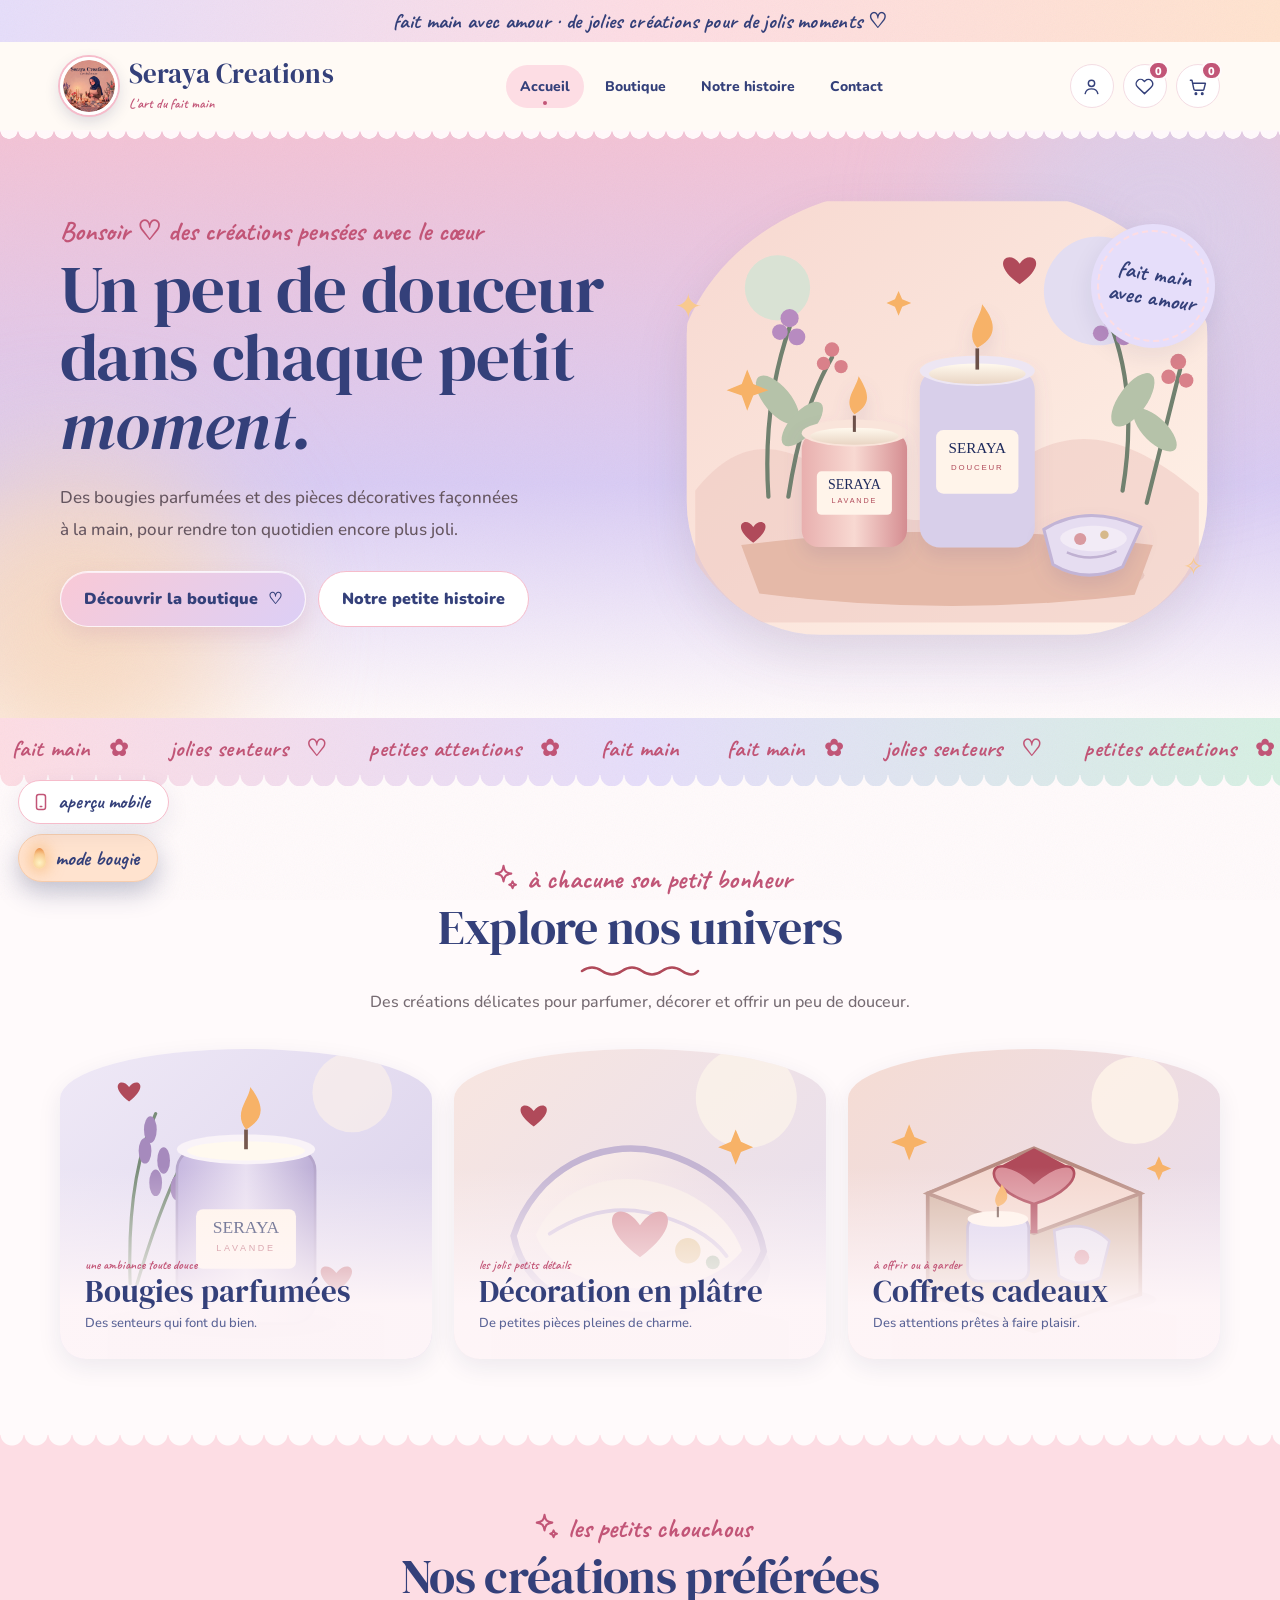
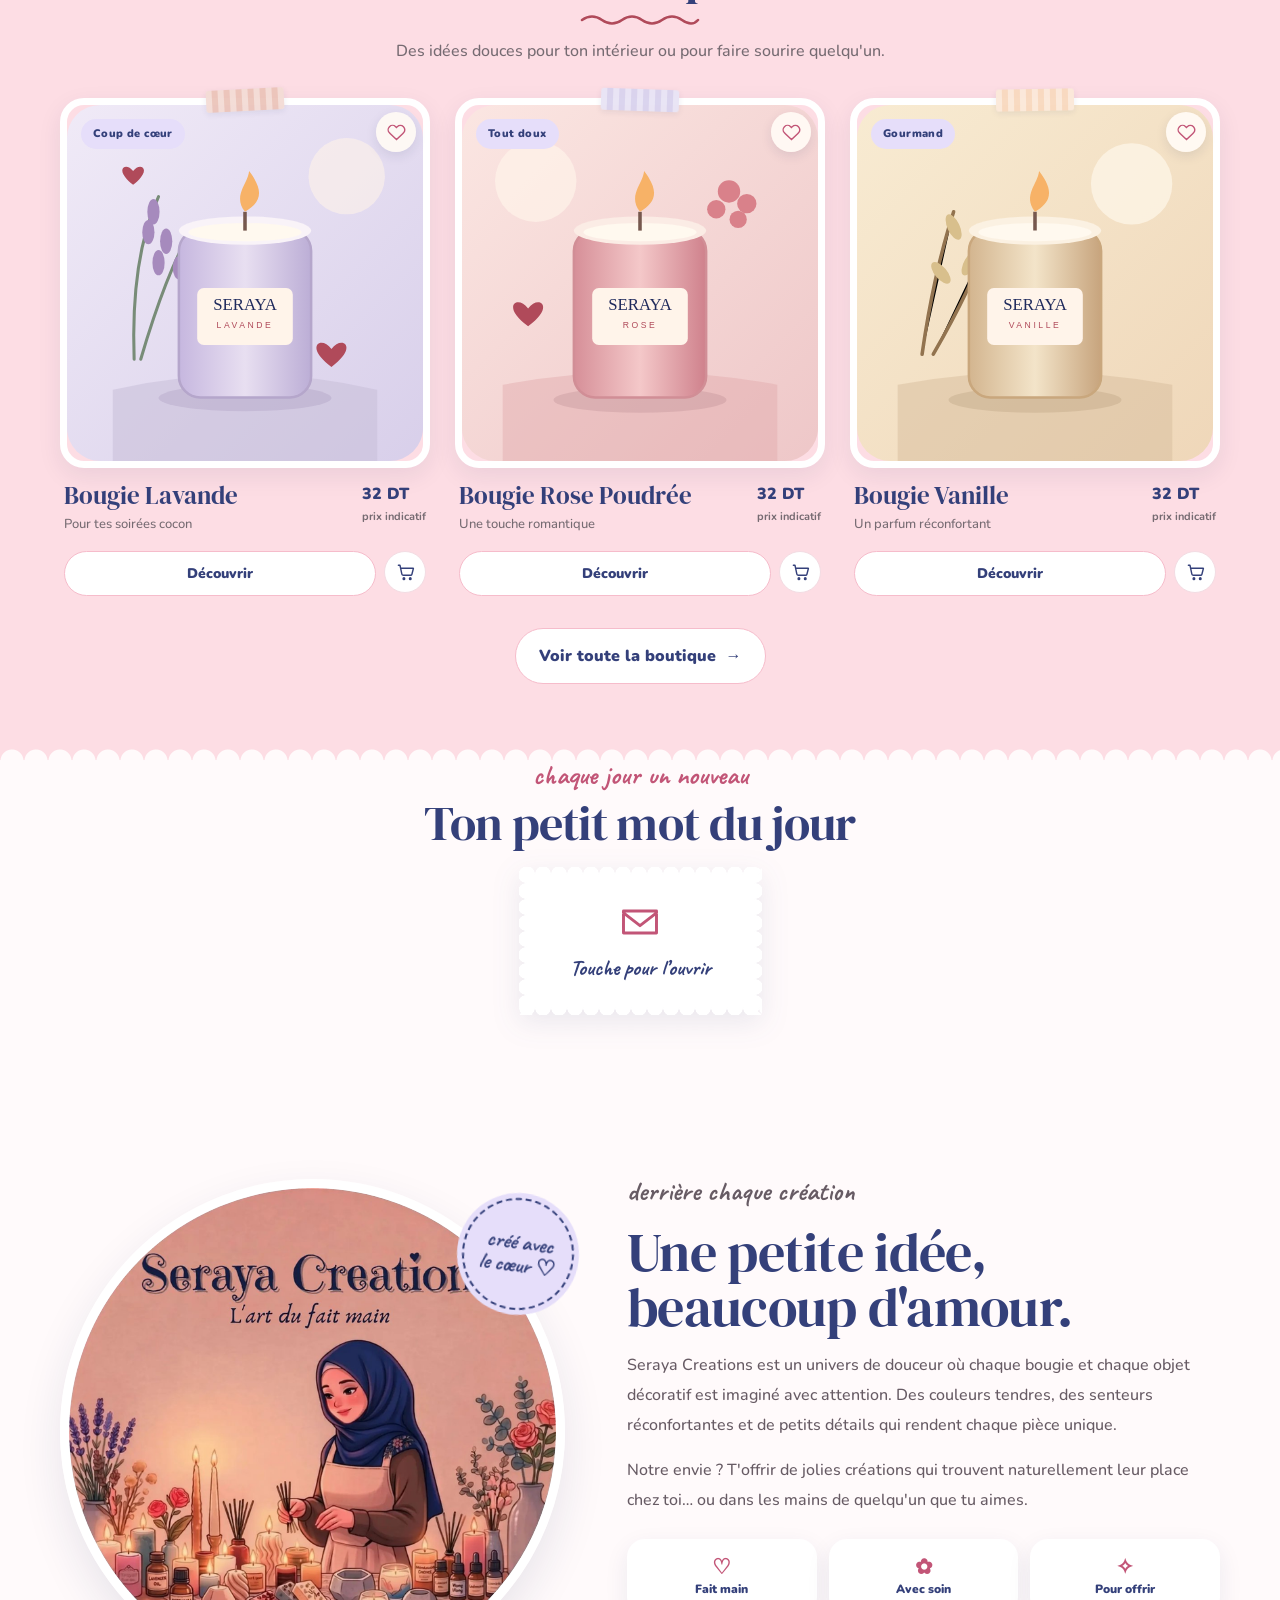
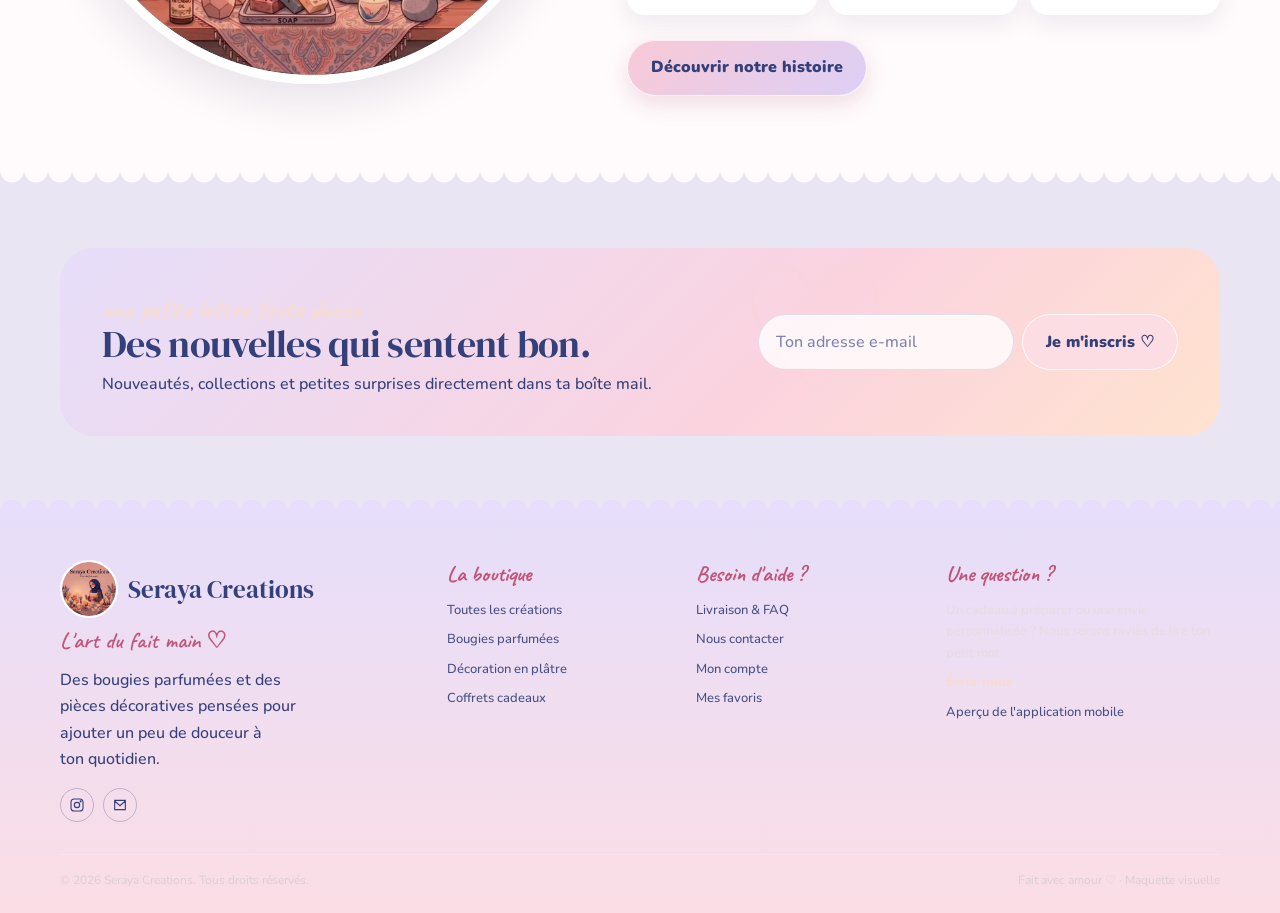
==== commit dd86fec6: "Update site to Version A pastel peche (v13)" ====
--- a/index.html
+++ b/index.html
@@ -6,7 +6,7 @@
    <h1 class="display">Un peu de douceur<br>dans chaque petit<br><em>moment.</em></h1>
    <p class="lead">Des bougies parfumées et des pièces décoratives façonnées à la main, pour rendre ton quotidien encore plus joli.</p>
    <div class="hero-actions"><a class="btn" href="boutique.html">Découvrir la boutique <span>♡</span></a><a class="btn btn-secondary" href="histoire.html">Notre petite histoire</a></div>
-   <div class="trust-row"><span>✦ Fait avec amour</span><span>♡ Petites séries</span><span>✿ Emballage soigné</span></div>
+   
   </div>
   <div class="hero-art"><img src="assets/products/hero-atelier.svg" alt="Bougies parfumées et décorations artisanales Seraya"><div class="floating-note">fait main<br>avec amour</div><span class="hero-spark one">✦</span><span class="hero-spark two">✧</span></div>
  </div>
--- a/styles.css
+++ b/styles.css
@@ -192,3 +192,118 @@
 @keyframes pagein{from{opacity:0;transform:translateY(16px)}}
 main,.site-footer{animation:pagein .55s var(--ease) backwards}
 html.leaving main,html.leaving .site-footer{opacity:0;transform:translateY(-10px);transition:opacity .24s ease,transform .24s ease}
+
+/* ===== v8: pastel ===== */
+:root{--navy:#34407A;--cream:#FFF1F3;--cream-2:#FFFAFB;--pink:#FDDDE4;--pink-2:#F6BCCB;--rose:#C25577;--lavender:#E6DEFA;--sage:#D7F0E3;--peach:#FFE3CF;--sky:#DCEBFB;--butter:#FFF1C9;--gold:#F8C98E;--line:#F3DCE3}
+.hero{background:linear-gradient(180deg,#FBD3DF 0%,#E9DFFB 58%,#FFFAFB 100%)}
+.announcement{background:linear-gradient(90deg,#E6DEFA,#FDDDE4,#FFE3CF)}
+.promise-strip{background:linear-gradient(90deg,#FDDDE4,#E6DEFA,#D7F0E3)}
+/* buttons */
+.btn{background:linear-gradient(135deg,#F9C9D6,#DCCFF6);color:var(--navy);border:1px solid rgba(255,255,255,.8);box-shadow:0 8px 20px rgba(201,150,175,.28),inset 0 1px 0 rgba(255,255,255,.7)}
+.btn:hover{background:linear-gradient(135deg,#F6B9CB,#CDBDF3);color:var(--navy)}
+.btn-secondary{background:#fff;border:1.5px solid var(--pink-2);box-shadow:none}.btn-secondary:hover{background:var(--pink)}
+.btn-rose{background:linear-gradient(135deg,#FFD3B8,#F9BFD0);color:var(--navy)}
+/* badges, stickers, chips */
+.floating-note,.feature-sticker,.product-made-badge,.product-badge{background:var(--lavender);color:var(--navy)}
+.price-large{background:#FBD0DC;color:var(--navy)}
+.filter-pill.active,.filter-pill:hover{background:var(--pink);border-color:var(--pink-2);color:var(--navy)}.filter-pill.active{background:var(--lavender);border-color:#C9BDF0}
+.choice.selected,.choice:hover{background:var(--lavender);border-color:#C9BDF0;color:var(--navy)}
+.step.active{background:var(--lavender);color:var(--navy)}
+/* category cards: frosted pastel instead of dark overlay */
+.collection-card:after{background:none}
+.collection-card::before{background:linear-gradient(transparent,rgba(255,246,248,.95) 72%)}
+.collection-copy{color:var(--navy);text-shadow:none}.collection-copy .script-line{color:var(--rose)}.collection-copy p{color:#5A6396}
+/* newsletter + footer */
+.newsletter{background:linear-gradient(135deg,#E6DEFA,#FBD3DF 62%,#FFE3CF);color:var(--navy)}
+.newsletter .display,.newsletter p{color:var(--navy)}
+.newsletter-form input{background:rgba(255,255,255,.78);color:var(--navy);border:1px solid rgba(52,64,122,.14)}.newsletter-form input::placeholder{color:#7A82AE}
+.site-footer{background:linear-gradient(180deg,#E6DEFA,#FBDDE5);color:var(--navy)}
+.site-footer::before{background:radial-gradient(circle at 12px 12px,#E6DEFA 12px,transparent 12.5px) 0 0/24px 12px repeat-x}
+.footer-script,.footer-col h3{color:var(--rose)}.footer-col a{color:var(--navy)}
+.social-row a{border-color:rgba(52,64,122,.28)}.social-row svg{stroke:var(--navy)}
+/* small controls */
+.toast{background:#fff;color:var(--navy);border:1px solid var(--pink-2)}
+.candle-btn{background:var(--peach);color:var(--navy);border:1px solid #F7CDAE}
+/* mobile bar */
+.tabbar .bg path{fill:#F6C9D7;stroke:rgba(255,255,255,.85)}
+.tabbar a{color:var(--navy)}.tabbar a.on .ic{color:var(--rose);box-shadow:0 0 0 5px var(--cream-2),0 8px 18px rgba(194,85,119,.22)}
+.tabbar .count{border-color:#F6C9D7}
+
+/* ===== v9: the sticker is a real button ===== */
+.floating-note,.feature-sticker{transition:box-shadow .3s,filter .3s}
+.floating-note:hover,.feature-sticker:hover{box-shadow:0 0 0 6px rgba(246,188,203,.5),0 10px 24px rgba(194,85,119,.25);filter:brightness(1.03)}
+.floating-note:active,.feature-sticker:active{filter:brightness(.97)}
+.floating-note:focus-visible,.feature-sticker:focus-visible{outline:3px solid var(--rose);outline-offset:4px}
+
+/* ===== v10: alive ===== */
+.evening .hero{background:linear-gradient(180deg,#F3C4D6 0%,#D9CCF4 60%,var(--cream-2))}
+.hero-art{position:relative}.fl{position:absolute;z-index:3;pointer-events:none;line-height:1}
+.mood{padding:clamp(40px,6vw,72px) 0;text-align:center}
+.mood-row{display:flex;flex-wrap:wrap;gap:12px;justify-content:center;margin:22px 0 8px}
+.mood-row button{min-height:52px;padding:0 24px;border:1.5px solid var(--pink-2);border-radius:999px;background:#fff;color:var(--navy);font-weight:800;box-shadow:var(--shadow-soft);transition:transform .25s var(--ease),background .25s,border-color .25s}
+.mood-row button:hover{transform:translateY(-3px);background:var(--pink)}.mood-row button.on{background:var(--lavender);border-color:#BFB1EA}
+.mood-result{display:flex;align-items:center;gap:20px;max-width:560px;margin:22px auto 0;padding:16px 20px;text-align:left;background:#fff;border:1px solid var(--line);border-radius:var(--radius-lg);box-shadow:var(--shadow-soft);animation:rise .5s var(--ease)}
+.mood-result img{width:88px;height:88px;flex:none;border-radius:16px;background:var(--pink);object-fit:cover}.mood-result h3{margin:2px 0 4px}.mood-result .muted{margin:0 0 10px}
+.pick-tag{position:absolute;left:12px;bottom:12px;z-index:3;padding:7px 12px;border-radius:999px;background:var(--lavender);color:var(--navy);font:800 12px var(--sans);box-shadow:var(--shadow-soft)}
+[data-product-card].is-pick .product-image{box-shadow:0 0 0 3px var(--lavender),0 0 0 6px rgba(246,188,203,.6),var(--shadow-soft)}
+.product-main-image{position:relative}
+.lit-glow{position:absolute;inset:0;border-radius:inherit;pointer-events:none;z-index:1;background:radial-gradient(circle at 50% 42%,var(--tint,rgba(246,188,203,.65)),transparent 64%);mix-blend-mode:soft-light;opacity:0;transition:opacity .9s}
+.lit .lit-glow{opacity:1;animation:breathe 3s ease-in-out infinite}
+.lit-hint{position:absolute;left:14px;bottom:14px;z-index:4;padding:9px 14px;border:1px solid var(--pink-2);border-radius:999px;background:rgba(255,255,255,.92);color:var(--navy);font:700 13px var(--sans);backdrop-filter:blur(6px);cursor:pointer}
+.product-main-image img{cursor:pointer}
+.note-card{margin-top:14px;padding:16px 22px;background:#FFFCFD;border:1.5px dashed var(--pink-2);border-radius:14px;transform:rotate(-1.2deg);box-shadow:var(--shadow-soft);animation:rise .4s var(--ease)}
+.note-card span,.note-card em{font:600 20px var(--script);color:var(--rose);font-style:normal}.note-card p{margin:4px 0;color:var(--navy);font:600 26px/1.15 var(--script);overflow-wrap:anywhere}
+
+/* ===== v11: scallops, line icons, ritual, product helpers ===== */
+.ico{width:1.15em;height:1.15em;stroke:currentColor;fill:none;stroke-width:1.6;stroke-linecap:round;stroke-linejoin:round;vertical-align:-.2em}
+.trust-row .ico,.eyebrow .ico{color:var(--rose)}
+/* scalloped edge dividers, top and bottom */
+.section-tint::after,.section-lavender::after{content:"";position:absolute;left:0;right:0;bottom:-1px;height:12px;pointer-events:none;background:radial-gradient(circle at 12px 12px,var(--cream-2) 11px,transparent 12px) 0 100%/24px 12px repeat-x}
+/* scalloped frame (cards, notes) */
+.scallop{position:relative;isolation:isolate;margin:7px;--sc:#fff}
+.scallop::before{content:"";position:absolute;inset:-7px;z-index:-1;border-radius:inherit;filter:drop-shadow(0 8px 14px rgba(52,64,122,.1));background:radial-gradient(circle at 8px 7px,var(--sc) 7.5px,#0000 8px) 0 0/16px 14px repeat-x,radial-gradient(circle at 8px 7px,var(--sc) 7.5px,#0000 8px) 0 100%/16px 14px repeat-x,radial-gradient(circle at 7px 8px,var(--sc) 7.5px,#0000 8px) 0 0/14px 16px repeat-y,radial-gradient(circle at 7px 8px,var(--sc) 7.5px,#0000 8px) 100% 0/14px 16px repeat-y,linear-gradient(var(--sc),var(--sc)) 7px 7px/calc(100% - 14px) calc(100% - 14px) no-repeat}
+.scallop.mood-result,.scallop.note-card{background:none;border:0;box-shadow:none}.note-card.scallop{--sc:#FFFCFD}
+.pop{opacity:0;transform:translateY(20px);transition:opacity .7s var(--ease),transform .7s var(--ease);transition-delay:calc(var(--i,0)*.12s)}.pop.in{opacity:1;transform:none}
+/* home: ritual + daily note */
+.rit-grid{display:grid;grid-template-columns:repeat(3,1fr);gap:30px;margin-top:34px}
+.rit-card{padding:30px 22px;text-align:center;background:none}.rit-card b{display:block;margin:12px 0 6px;color:var(--navy)}.rit-card p{margin:0;color:var(--muted)}
+.rit-ico{display:inline-grid;place-items:center;width:68px;height:68px;border-radius:50%;background:var(--pink);color:var(--rose);animation:bob 6s ease-in-out infinite}.rit-card:nth-child(2) .rit-ico{background:var(--lavender);animation-delay:-2s}.rit-card:nth-child(3) .rit-ico{background:var(--sage);animation-delay:-4s}
+.rit-ico .ico{width:32px;height:32px;stroke-width:1.5}
+.note-day{text-align:center;padding-top:0}
+.env{display:inline-flex;flex-direction:column;align-items:center;gap:10px;margin-top:26px;padding:26px 44px;border:0;background:none;color:var(--navy);font:700 22px var(--script);cursor:pointer;transition:transform .3s var(--ease)}.env:hover{transform:translateY(-4px) rotate(-1.5deg)}
+.env .ico{width:44px;height:44px;color:var(--rose);animation:bob 4s ease-in-out infinite}
+.day-card{display:block;max-width:460px;margin:26px auto 0;padding:28px 32px;animation:rise .6s var(--ease)}.day-card p{margin:0 0 10px;font:600 30px/1.2 var(--script);color:var(--navy)}.day-card small{color:var(--muted)}
+/* product: benefits, cross-sell, sticky bar */
+.benefits{display:grid;grid-template-columns:repeat(4,1fr);gap:8px;margin:20px 0}
+.benefit{text-align:center;font:800 12px/1.3 var(--sans);color:var(--navy)}.benefit .ico{display:block;margin:0 auto 8px;width:30px;height:30px;padding:9px;box-sizing:content-box;border-radius:50%;background:var(--pink);color:var(--rose)}
+.also{margin-top:56px;text-align:center}.also-grid{display:grid;grid-template-columns:repeat(3,1fr);gap:26px;margin-top:26px}
+.also-card{display:block;padding:14px;color:var(--navy);font-weight:800;text-decoration:none;transition:transform .3s var(--ease)}.also-card:hover{transform:translateY(-5px)}.also-card img{width:100%;aspect-ratio:1;object-fit:cover;border-radius:12px;background:var(--pink);margin-bottom:10px}
+.sticky-buy{position:fixed;left:50%;bottom:18px;z-index:125;display:flex;align-items:center;gap:16px;padding:10px 12px 10px 24px;border:1px solid var(--line);border-radius:999px;background:rgba(255,250,251,.94);backdrop-filter:blur(12px);box-shadow:var(--shadow);transform:translate(-50%,160%);transition:transform .45s var(--ease)}.sticky-buy.show{transform:translate(-50%,0)}
+@media(max-width:700px){.rit-grid,.also-grid{grid-template-columns:1fr}.benefits{grid-template-columns:repeat(2,1fr)}.sticky-buy{display:none}}
+
+/* ===== v12: phone-first calm, smoother navigation, shape system ===== */
+@keyframes fadein{from{opacity:0}}
+main,.site-footer{animation:fadein .32s ease-out backwards}
+.tabbar a.on .ic{animation:none}
+/* gift note as a switch */
+.sw-row{display:flex;align-items:center;justify-content:space-between;gap:12px;width:100%;padding:0;border:0;background:none;color:var(--navy);font:700 21px var(--script);text-align:left;cursor:pointer}
+.sw{position:relative;flex:none;width:52px;height:30px;border-radius:99px;background:#E7DDE6;transition:background .3s}
+.sw i{position:absolute;top:3px;left:3px;width:24px;height:24px;border-radius:50%;background:#fff;box-shadow:0 2px 6px rgba(52,64,122,.25);transition:transform .35s var(--ease)}
+.sw-row[aria-checked=true] .sw{background:var(--pink-2)}.sw-row[aria-checked=true] .sw i{transform:translateX(22px)}
+.sw-body{display:grid;grid-template-rows:0fr;transition:grid-template-rows .4s var(--ease)}.sw-body>div{overflow:hidden}
+.gift-switch.on .sw-body{grid-template-rows:1fr}.gift-switch.on .sw-body>div{padding-top:12px}
+/* shapes: lace trim under the header, wave divider after the hero, fish-scale pattern, arches */
+.site-header::after{content:"";position:absolute;left:0;right:0;top:100%;height:9px;pointer-events:none;background:radial-gradient(circle at 9px 0,rgba(255,250,251,.95) 8.5px,transparent 9px) 0 0/18px 9px repeat-x}
+.product-main-image{border-radius:50% 50% 28px 28px/20% 20% 28px 28px;overflow:hidden}
+.collection-card{border-radius:50% 50% 26px 26px/16% 16% 26px 26px;overflow:hidden}
+/* phone: a smaller, calmer buy row */
+@media(max-width:700px){
+.product-info .buy-row{gap:8px;padding:6px;bottom:86px}
+.product-info .buy-row .quantity{height:42px;flex:none}.product-info .buy-row .quantity button{width:34px;height:42px;font-size:18px}.product-info .buy-row .quantity span{min-width:22px;font-size:15px}
+.product-info .buy-row .btn{flex:1;min-height:42px;padding:0 14px;font-size:14px;letter-spacing:0}
+.product-info .buy-row .icon-link{width:42px;height:42px;flex:none}.buy-row [aria-label="Offrir ou partager"]{display:none}
+.also{margin-top:36px}.also-grid{grid-template-columns:repeat(3,1fr);gap:12px}.also-card{padding:8px;font-size:12px}
+}
+
+/* ===== v13: breathing room ===== */
+.also{margin-bottom:clamp(44px,8vw,80px)}
